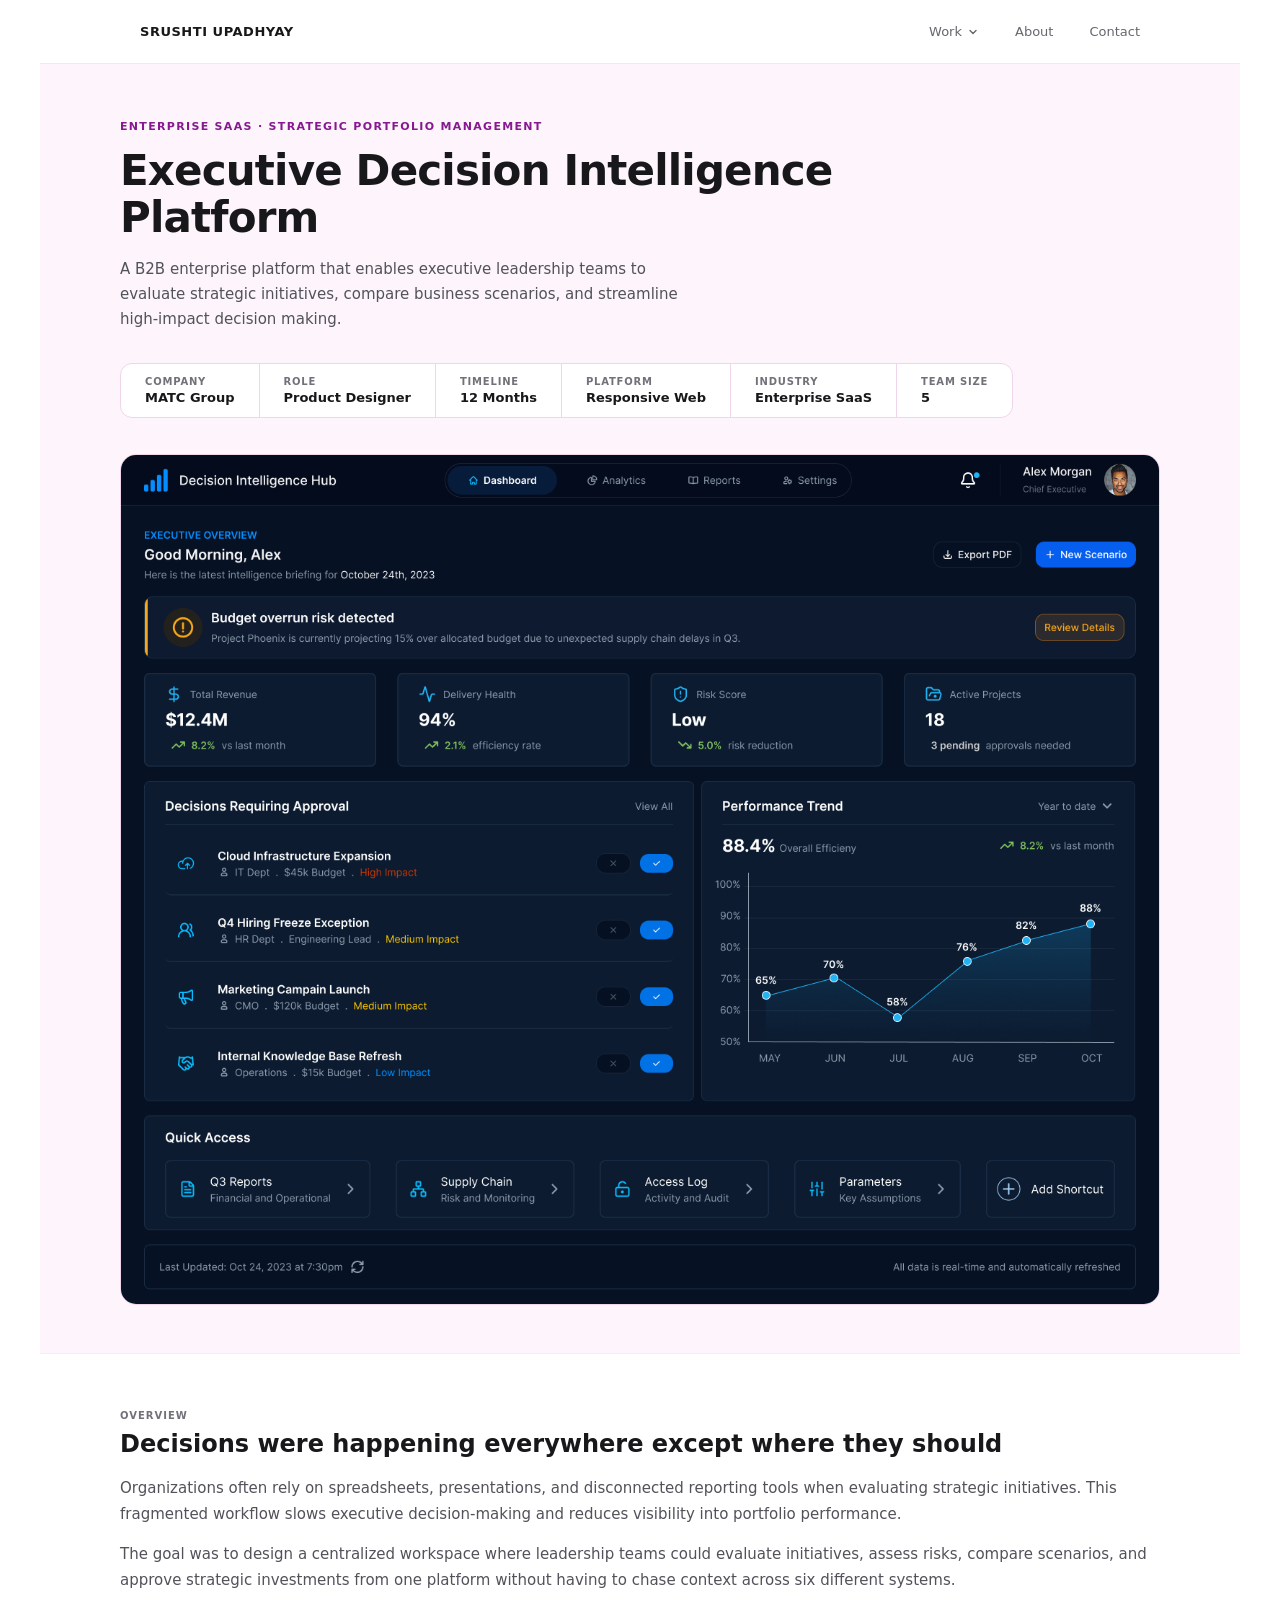
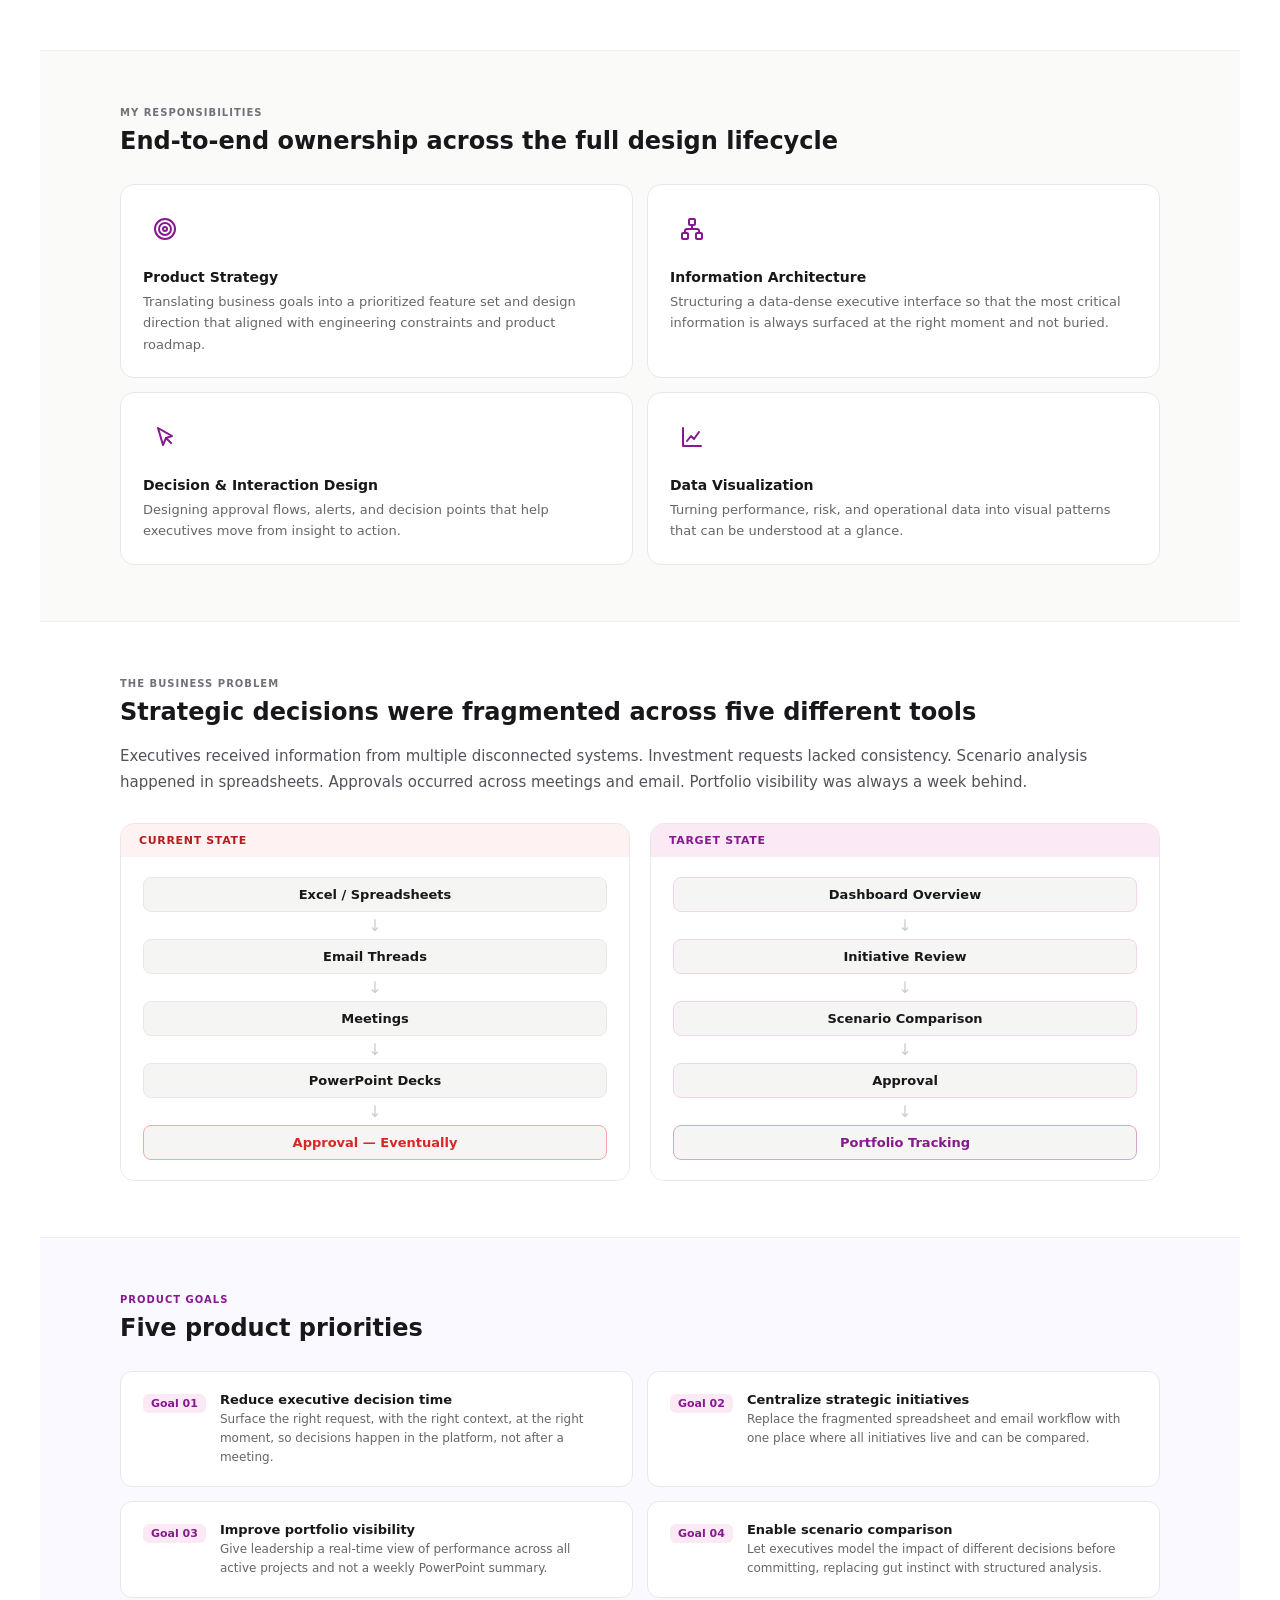
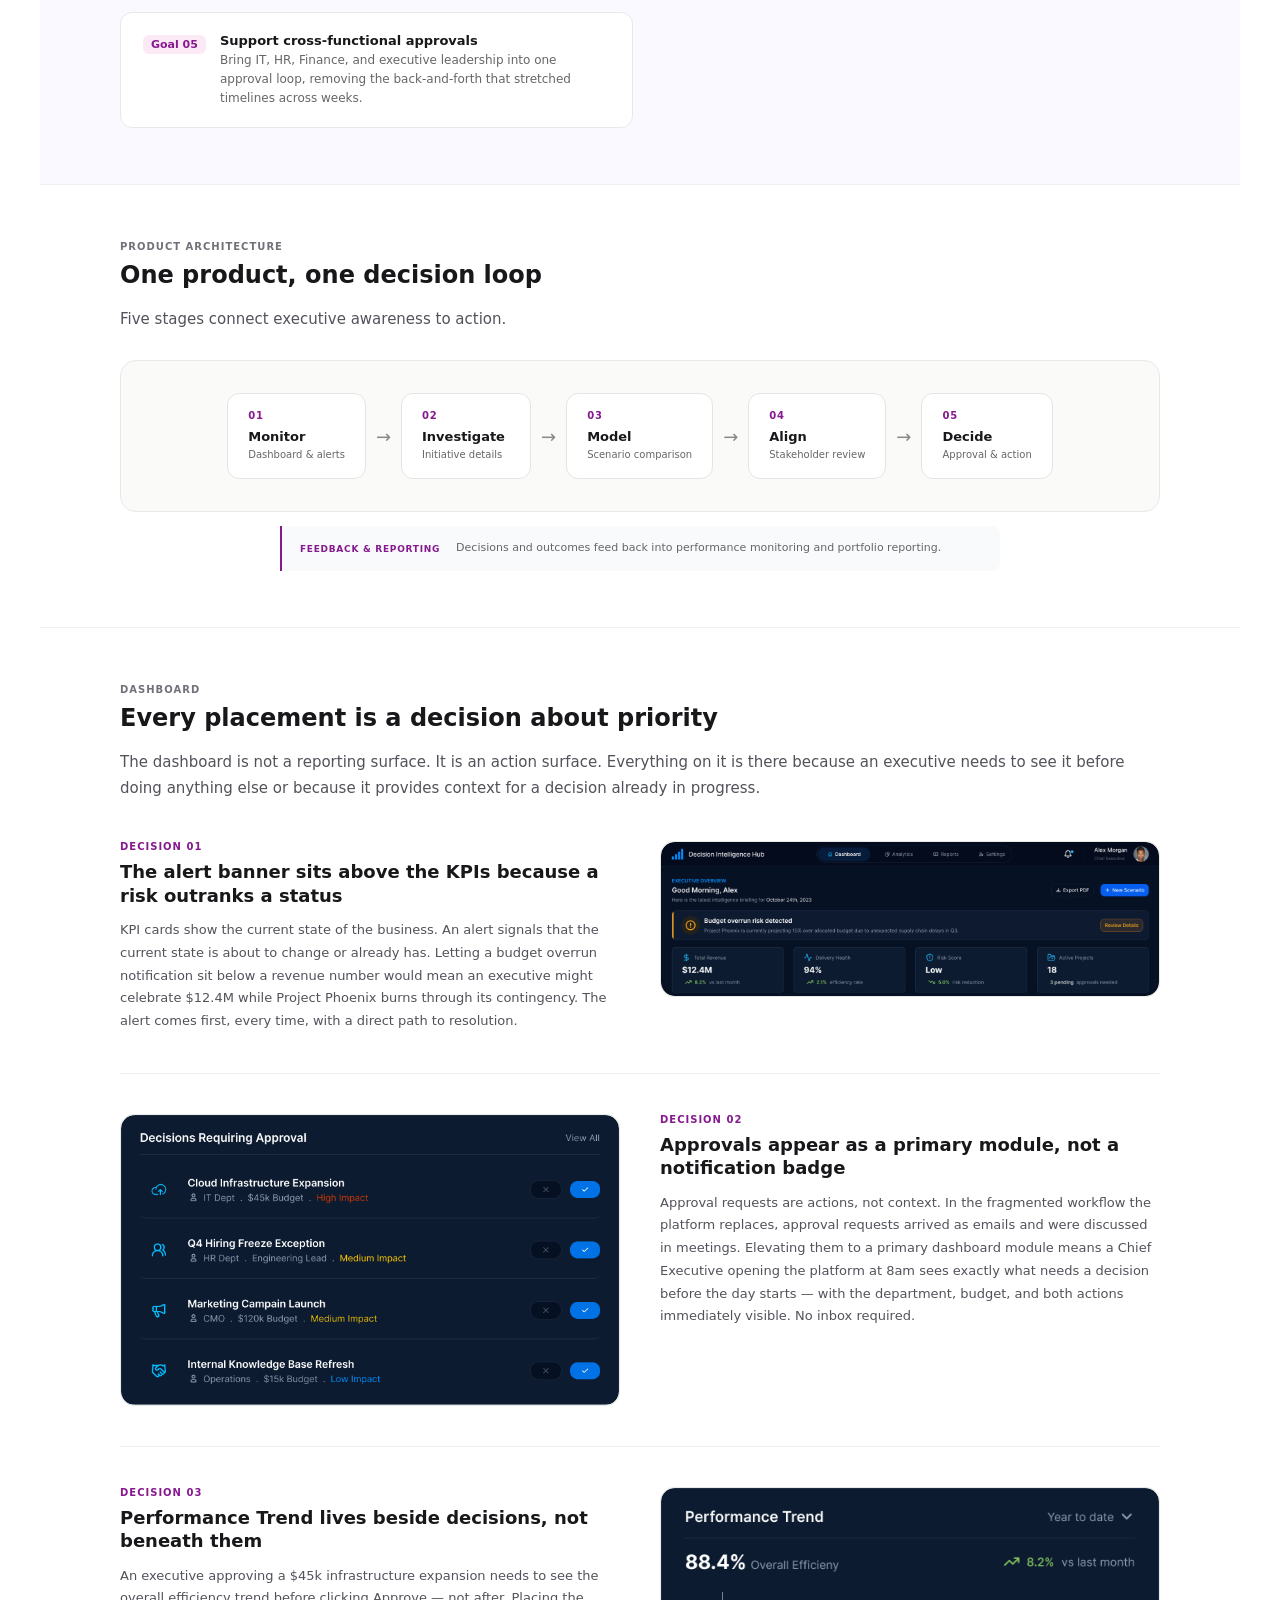
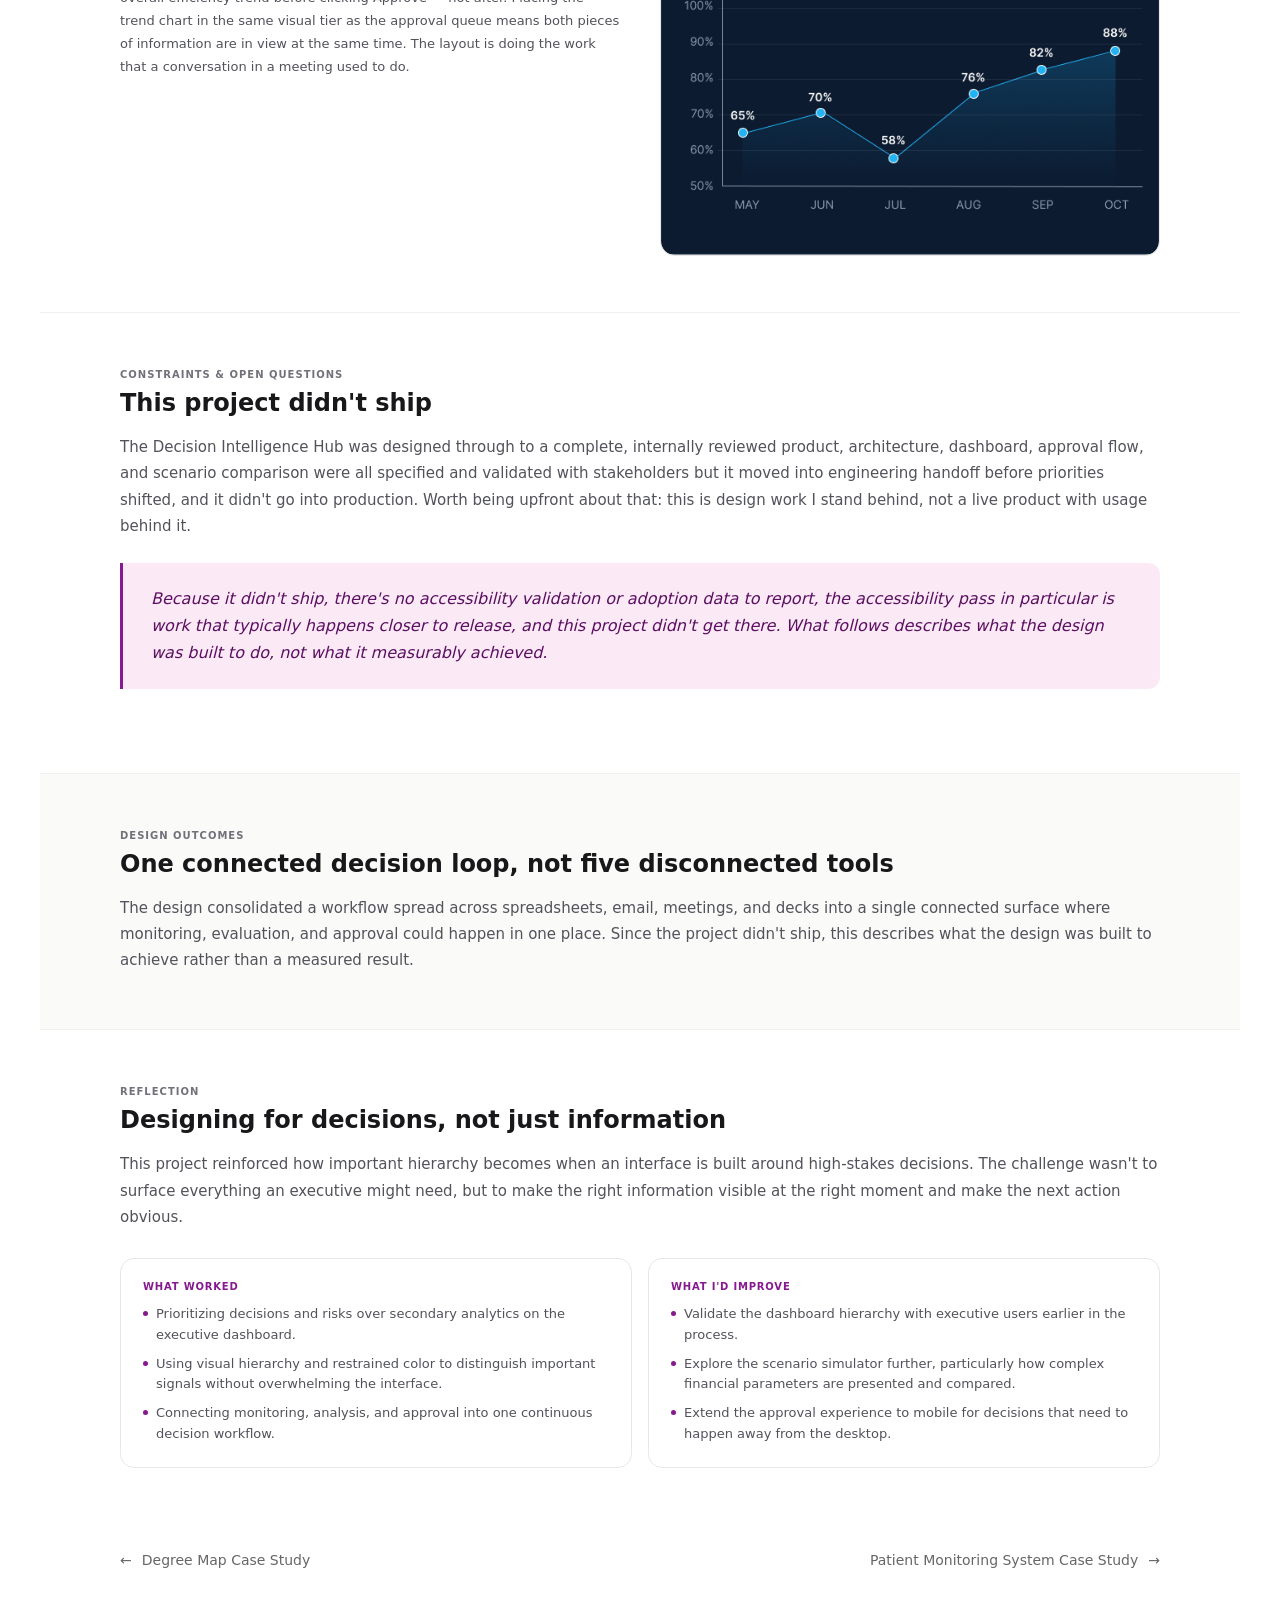
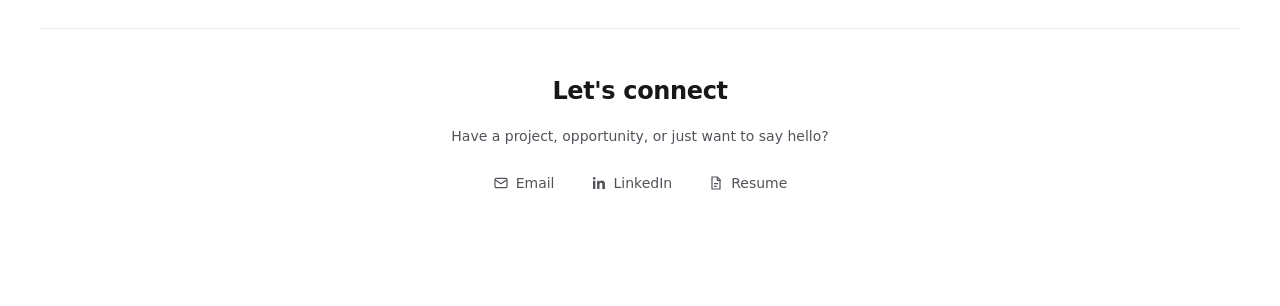
==== decision-hub.html @ fa62fb0b "Add files via upload" ====
<!DOCTYPE html>
<html lang="en">
<head>
<meta charset="UTF-8" />
<meta name="viewport" content="width=device-width, initial-scale=1.0" />
<title>Decision Intelligence Hub — Srushti Upadhyay</title>
<link rel="icon" type="image/png" sizes="32x32" href="favicon.png">
<link rel="preconnect" href="https://fonts.googleapis.com">
<link rel="preconnect" href="https://fonts.gstatic.com" crossorigin>
<link href="https://fonts.googleapis.com/css2?family=Inter:wght@400;500;600;700;800&display=swap" rel="stylesheet">
<link rel="stylesheet" href="portfolio-common.css">
</head>
<script>
  document.addEventListener('DOMContentLoaded', function () {
  
    const emailButton = document.querySelector('.connect-email');
  
    if (!emailButton) return;
  
    emailButton.addEventListener('click', function () {
  
      const email = 'srushtiupadhyay@gmail.com';
  
      navigator.clipboard.writeText(email)
        .then(function () {
  
          emailButton.classList.add('copied');
  
          setTimeout(function () {
            emailButton.classList.remove('copied');
          }, 2000);
  
        })
        .catch(function () {
  
          // Fallback for browsers that block Clipboard API
          const input = document.createElement('input');
  
          input.value = email;
          input.style.position = 'fixed';
          input.style.opacity = '0';
  
          document.body.appendChild(input);
  
          input.focus();
          input.select();
  
          try {
            document.execCommand('copy');
            emailButton.classList.add('copied');
  
            setTimeout(function () {
              emailButton.classList.remove('copied');
            }, 2000);
  
          } catch (error) {
            console.error('Could not copy email:', error);
          }
  
          document.body.removeChild(input);
        });
  
    });
  
  });
  </script>
<body class="case-decision">

<div class="page">

<!-- NAV -->
<div class="nav-wrap">
    <nav class="nav" aria-label="Primary navigation">
      <div class="nav-name"><a href="index.html">SRUSHTI UPADHYAY</a></div>
      <div class="nav-links">
        <div class="nav-dropdown">
          <a class="nav-link" href="index.html#work" aria-haspopup="true">
            Work
            <svg class="nav-chevron" viewBox="0 0 12 12" fill="none" aria-hidden="true">
              <path d="M3 4.5L6 7.5L9 4.5" stroke="currentColor" stroke-width="1.4" stroke-linecap="round" stroke-linejoin="round"/>
            </svg>
          </a>
          <div class="nav-dropdown-menu">
            <a class="nav-dropdown-item" href="degree-map.html">
              Degree Map
              
            </a>
            <a class="nav-dropdown-item" href="decision-hub.html">
              Decision Intelligence Hub
              
            </a>
            <a class="nav-dropdown-item" href="patient-monitoring.html">
              Patient Monitoring System
            </a>
          </div>
        </div>
        <a class="nav-link" href="index.html#about">About</a>
        <a class="nav-link" href="index.html#connect">Contact</a>
      </div>
    </nav>
  </div>

<!-- HERO -->
<div class="hero">
  <div class="hero-eyebrow">Enterprise SaaS · Strategic Portfolio Management</div>
  <div class="hero-title">Executive Decision Intelligence Platform</div>
  <div class="hero-sub">A B2B enterprise platform that enables executive leadership teams to evaluate strategic initiatives, compare business scenarios, and streamline high-impact decision making.</div>
  <div class="hero-meta">
    <div class="hmi"><div class="hml">Company</div><div class="hmv">MATC Group</div></div>
    <div class="hmi"><div class="hml">Role</div><div class="hmv">Product Designer</div></div>
    <div class="hmi"><div class="hml">Timeline</div><div class="hmv">12 Months</div></div>
    <div class="hmi"><div class="hml">Platform</div><div class="hmv">Responsive Web</div></div>
    <div class="hmi"><div class="hml">Industry</div><div class="hmv">Enterprise SaaS</div></div>
    <div class="hmi"><div class="hml">Team Size</div><div class="hmv">5</div></div>
  </div>
  <div class="hero-img">
    <img src="dh.png" alt="Decision Intelligence Hub — executive dashboard" />
  </div>
</div>

<!-- OVERVIEW -->
<div class="sec">
  <div class="eyebrow">Overview</div>
  <div class="sec-title">Decisions were happening everywhere except where they should</div>
  <div class="body">Organizations often rely on spreadsheets, presentations, and disconnected reporting tools when evaluating strategic initiatives. This fragmented workflow slows executive decision-making and reduces visibility into portfolio performance.</div>
  <div class="body">The goal was to design a centralized workspace where leadership teams could evaluate initiatives, assess risks, compare scenarios, and approve strategic investments from one platform without having to chase context across six different systems.</div>
</div>

<!-- RESPONSIBILITIES -->
<div class="sec sec-bg">
  <div class="eyebrow">My Responsibilities</div>
  <div class="sec-title">End-to-end ownership across the full design lifecycle</div>
  <div class="skills-grid">
   <!-- <div class="skill-card">
      <div class="skill-icon"></div>
      <div class="skill-title">UX Research</div>
      <div class="skill-body">Stakeholder interviews, workflow mapping, and competitive analysis to understand how executive teams currently make strategic decisions.</div>
    </div>-->
    <div class="skill-card">
      <div class="skill-icon">
      <svg viewBox="0 0 24 24" fill="none" stroke="currentColor" stroke-width="2" stroke-linecap="round" stroke-linejoin="round">
        <circle cx="12" cy="12" r="10"></circle>
        <circle cx="12" cy="12" r="6"></circle>
        <circle cx="12" cy="12" r="2"></circle>
      </svg>
      </div>
      <div class="skill-title">Product Strategy</div>
      <div class="skill-body">Translating business goals into a prioritized feature set and design direction that aligned with engineering constraints and product roadmap.</div>
    </div>
    <div class="skill-card">
      <div class="skill-icon">
        <svg viewBox="0 0 24 24" fill="none" stroke="currentColor" stroke-width="2" stroke-linecap="round" stroke-linejoin="round">
          <rect x="9" y="2" width="6" height="6" rx="1"></rect>
          <rect x="2" y="16" width="6" height="6" rx="1"></rect>
          <rect x="16" y="16" width="6" height="6" rx="1"></rect>
          <path d="M12 8v4"></path>
          <path d="M5 16v-2a2 2 0 0 1 2-2h10a2 2 0 0 1 2 2v2"></path>
        </svg>
      </div>
      <div class="skill-title">Information Architecture</div>
      <div class="skill-body">Structuring a data-dense executive interface so that the most critical information is always surfaced at the right moment and not buried.</div>
    </div>
    <div class="skill-card">
      <div class="skill-icon">
        <svg viewBox="0 0 24 24" fill="none" stroke="currentColor" stroke-width="2" stroke-linecap="round" stroke-linejoin="round">
          <path d="M5 3l14 8-6 2-3 7-5-17z"></path>
          <path d="M13 13l5 5"></path>
        </svg>
      </div>
      <div class="skill-title">Decision & Interaction Design</div>
      <div class="skill-body">Designing approval flows, alerts, and decision points that help executives move from insight to action.</div>
    </div>
    <div class="skill-card">
      <div class="skill-icon">
        <svg viewBox="0 0 24 24" fill="none" stroke="currentColor" stroke-width="2" stroke-linecap="round" stroke-linejoin="round">
          <path d="M3 3v18h18"></path>
          <path d="M7 16l4-5 3 3 5-7"></path>
        </svg>
      </div>
      <div class="skill-title">Data Visualization</div>
      <div class="skill-body">Turning performance, risk, and operational data into visual patterns that can be understood at a glance.</div>
    </div>
    <!--<div class="skill-card">
      <div class="skill-icon"></div>
      <div class="skill-title">Interactive Prototypes</div>
      <div class="skill-body">End-to-end clickable prototype covering the dashboard, approval flow, and scenario simulator for stakeholder review and usability testing.</div>
    </div>-->
  </div>
</div>

<!-- BUSINESS PROBLEM -->
<div class="sec">
  <div class="eyebrow">The Business Problem</div>
  <div class="sec-title">Strategic decisions were fragmented across five different tools</div>
  <div class="body">Executives received information from multiple disconnected systems. Investment requests lacked consistency. Scenario analysis happened in spreadsheets. Approvals occurred across meetings and email. Portfolio visibility was always a week behind.</div>

  <div class="workflow-wrap mt28">
    <div class="workflow-card">
      <div class="workflow-header before">Current State</div>
      <div class="workflow-body">
        <div class="wf-step"><div class="wf-label">Excel / Spreadsheets</div><span class="wf-arrow">↓</span></div>
        <div class="wf-step"><div class="wf-label">Email Threads</div><span class="wf-arrow">↓</span></div>
        <div class="wf-step"><div class="wf-label">Meetings</div><span class="wf-arrow">↓</span></div>
        <div class="wf-step"><div class="wf-label">PowerPoint Decks</div><span class="wf-arrow">↓</span></div>
        <div class="wf-step"><div class="wf-label" style="border-color:#fca5a5;color:#dc2626;">Approval — Eventually</div></div>
      </div>
    </div>
    <div class="workflow-card">
      <div class="workflow-header after">Target State</div>
      <div class="workflow-body">
        <div class="wf-step"><div class="wf-label" style="border-color:#f0d5ea;">Dashboard Overview</div><span class="wf-arrow">↓</span></div>
        <div class="wf-step"><div class="wf-label" style="border-color:#f0d5ea;">Initiative Review</div><span class="wf-arrow">↓</span></div>
        <div class="wf-step"><div class="wf-label" style="border-color:#f0d5ea;">Scenario Comparison</div><span class="wf-arrow">↓</span></div>
        <div class="wf-step"><div class="wf-label" style="border-color:#f0d5ea;">Approval</div><span class="wf-arrow">↓</span></div>
        <div class="wf-step"><div class="wf-label" style="border-color:#dba3d0;color:#86198f;">Portfolio Tracking</div></div>
      </div>
    </div>
  </div>
</div>

<!-- PRODUCT GOALS -->
<div class="sec sec-purple">
  <div class="eyebrow eyebrow-purple">Product Goals</div>
  <div class="sec-title">Five product priorities</div>
  <div class="goal-grid">
    <div class="goal-card">
      <span class="goal-num">Goal 01</span>
      <div>
        <div class="goal-title">Reduce executive decision time</div>
        <div class="goal-body">Surface the right request, with the right context, at the right moment, so decisions happen in the platform, not after a meeting.</div>
      </div>
    </div>
    <div class="goal-card">
      <span class="goal-num">Goal 02</span>
      <div>
        <div class="goal-title">Centralize strategic initiatives</div>
        <div class="goal-body">Replace the fragmented spreadsheet and email workflow with one place where all initiatives live and can be compared.</div>
      </div>
    </div>
    <div class="goal-card">
      <span class="goal-num">Goal 03</span>
      <div>
        <div class="goal-title">Improve portfolio visibility</div>
        <div class="goal-body">Give leadership a real-time view of performance across all active projects and not a weekly PowerPoint summary.</div>
      </div>
    </div>
    <div class="goal-card">
      <span class="goal-num">Goal 04</span>
      <div>
        <div class="goal-title">Enable scenario comparison</div>
        <div class="goal-body">Let executives model the impact of different decisions before committing, replacing gut instinct with structured analysis.</div>
      </div>
    </div>
    <div class="goal-card">
      <span class="goal-num">Goal 05</span>
      <div>
        <div class="goal-title">Support cross-functional approvals</div>
        <div class="goal-body">Bring IT, HR, Finance, and executive leadership into one approval loop, removing the back-and-forth that stretched timelines across weeks.</div>
      </div>
    </div>
  </div>
</div>

<!-- PRODUCT ARCHITECTURE -->
<div class="sec">
  <!--<div class="eyebrow">Product Architecture</div>
  <div class="sec-title">One product, one decision loop</div>
  <div class="body">Every module in the platform connects to a single through-line: helping an executive move from awareness to action as quickly as possible. The architecture is linear by design — each step either resolves or escalates.</div>

  <div class="arch-flow mt28" style="background:#fafaf9;border-radius:16px;padding:32px;border:0.5px solid #e8e8e6">
    <div class="arch-node">
      <div class="arch-node-label">Dashboard</div>
      <div class="arch-node-sub">Overview & alerts</div>
    </div>
    <div class="arch-arrow">→</div>
    <div class="arch-node">
      <div class="arch-node-label">Initiative Details</div>
      <div class="arch-node-sub">Deep review</div>
    </div>
    <div class="arch-arrow">→</div>
    <div class="arch-node">
      <div class="arch-node-label">Scenario Simulator</div>
      <div class="arch-node-sub">Compare outcomes</div>
    </div>
    <div class="arch-arrow">→</div>
    <div class="arch-node">
      <div class="arch-node-label">Stakeholder Review</div>
      <div class="arch-node-sub">Align teams</div>
    </div>
    <div class="arch-arrow">→</div>
    <div class="arch-node">
      <div class="arch-node-label">Approval</div>
      <div class="arch-node-sub">Decision recorded</div>
    </div>
    <div class="arch-arrow">→</div>
    <div class="arch-node" style="border-color:#f0d5ea;background:#fdf5fb">
      <div class="arch-node-label" style="color:#86198f">Reports</div>
      <div class="arch-node-sub">Portfolio tracking</div>
    </div>
  </div>-->
  <div class="eyebrow">Product Architecture</div>

<div class="sec-title">One product, one decision loop</div>

<div class="body">
  Five stages connect executive awareness to action.
</div>

<div class="arch-flow mt28">

  <div class="arch-node">
    <div class="arch-number">01</div>
    <div class="arch-node-label">Monitor</div>
    <div class="arch-node-sub">Dashboard & alerts</div>
  </div>

  <div class="arch-arrow">→</div>

  <div class="arch-node">
    <div class="arch-number">02</div>
    <div class="arch-node-label">Investigate</div>
    <div class="arch-node-sub">Initiative details</div>
  </div>

  <div class="arch-arrow">→</div>

  <div class="arch-node">
    <div class="arch-number">03</div>
    <div class="arch-node-label">Model</div>
    <div class="arch-node-sub">Scenario comparison</div>
  </div>

  <div class="arch-arrow">→</div>

  <div class="arch-node">
    <div class="arch-number">04</div>
    <div class="arch-node-label">Align</div>
    <div class="arch-node-sub">Stakeholder review</div>
  </div>

  <div class="arch-arrow">→</div>

  <div class="arch-node arch-node-final">
    <div class="arch-number">05</div>
    <div class="arch-node-label">Decide</div>
    <div class="arch-node-sub">Approval & action</div>
  </div>

</div>

<div class="arch-feedback">
  <div class="arch-feedback-label">FEEDBACK & REPORTING</div>
  <div class="arch-feedback-text">
    Decisions and outcomes feed back into performance monitoring and portfolio reporting.
  </div>
</div>
</div>

<!-- DESIGN PRINCIPLES 
<div class="sec sec-bg">
  <div class="eyebrow">Design Principles</div>
  <div class="sec-title">Four rules that kept every decision accountable</div>
  <div class="principle-grid">
    <div class="principle-card">
      <div class="principle-title">Action over Analysis</div>
      <div class="principle-body">Executives should immediately know what requires their attention. The dashboard leads with decisions pending, not metrics to admire. Every surface answers: what do I need to do right now?</div>
    </div>
    <div class="principle-card">
      <div class="principle-title">Progressive Disclosure</div>
      <div class="principle-body">Show the summary. Show the detail only when requested. An executive scanning 18 active projects shouldn't see all 18 at full depth — but should be able to drill into any one of them instantly.</div>
    </div>
    <div class="principle-card">
      <div class="principle-title">High Information Density</div>
      <div class="principle-body">Enterprise users are experienced. They don't need tooltips for KPI cards. The design respects that — using compact layouts, precise labels, and data-forward hierarchy rather than guided onboarding.</div>
    </div>
    <div class="principle-card">
      <div class="principle-title">Semantic Consistency</div>
      <div class="principle-body">Every color, icon, and status badge means exactly one thing across the platform. A green delta is always positive. An amber badge is always a risk signal. Nothing shares its meaning with anything else.</div>
    </div>
  </div>
</div>-->

<!-- DASHBOARD DESIGN DECISIONS -->
<div class="sec">
  <div class="eyebrow">Dashboard</div>
  <div class="sec-title">Every placement is a decision about priority</div>
  <div class="body">The dashboard is not a reporting surface. It is an action surface. Everything on it is there because an executive needs to see it before doing anything else or because it provides context for a decision already in progress.</div>

  <div class="mt40">
    <div class="feat-row">
      <div>
        <div class="feat-eye">Decision 01</div>
        <div class="feat-title">The alert banner sits above the KPIs because a risk outranks a status</div>
        <div class="feat-body">KPI cards show the current state of the business. An alert signals that the current state is about to change or already has. Letting a budget overrun notification sit below a revenue number would mean an executive might celebrate $12.4M while Project Phoenix burns through its contingency. The alert comes first, every time, with a direct path to resolution.</div>
      </div>
      <div>
        <div class="real-img decision-image">
          <img src="dh-kpi.png" alt="Decision Intelligence Hub — dashboard overview" style="border-radius:14px"/>
        </div>
        <!--<div class="img-caption">Dashboard — alert leads, KPIs follow, decisions and trends share the lower half</div>-->
      </div>
    </div>

    <div class="feat-row flip">
      <div>
        <div class="feat-eye">Decision 02</div>
        <div class="feat-title">Approvals appear as a primary module, not a notification badge</div>
        <div class="feat-body">Approval requests are actions, not context. In the fragmented workflow the platform replaces, approval requests arrived as emails and were discussed in meetings. Elevating them to a primary dashboard module means a Chief Executive opening the platform at 8am sees exactly what needs a decision before the day starts — with the department, budget, and both actions immediately visible. No inbox required.</div>
      </div>
      <div>
        <div class="real-img decision-image">
          <img src="dh-approval.png" alt="Decision Intelligence Hub — decision approval overview" style="border-radius:14px"/>
        </div>
      </div>
    </div>

    <div class="feat-row">
      <div>
        <div class="feat-eye">Decision 03</div>
        <div class="feat-title">Performance Trend lives beside decisions, not beneath them</div>
        <div class="feat-body">An executive approving a $45k infrastructure expansion needs to see the overall efficiency trend before clicking Approve — not after. Placing the trend chart in the same visual tier as the approval queue means both pieces of information are in view at the same time. The layout is doing the work that a conversation in a meeting used to do.</div>
      </div>
      <div>
        <div class="real-img decision-image decision-visual--chart">
          <img src="dh-chart.png" alt="Performance Trend chart close-up" style="border-radius:14px"/>
        </div>
       </div>
    </div>
  </div>
</div>

<!-- CONSTRAINTS & OPEN QUESTIONS -->
<div class="sec">
  <div class="eyebrow">Constraints &amp; Open Questions</div>
  <div class="sec-title">This project didn't ship</div>
  <div class="body">The Decision Intelligence Hub was designed through to a complete, internally reviewed product, architecture, dashboard, approval flow, and scenario comparison were all specified and validated with stakeholders but it moved into engineering handoff before priorities shifted, and it didn't go into production. Worth being upfront about that: this is design work I stand behind, not a live product with usage behind it.</div>
  <div class="pullquote mt24">
    <div class="pullquote-text">Because it didn't ship, there's no accessibility validation or adoption data to report, the accessibility pass in particular is work that typically happens closer to release, and this project didn't get there. What follows describes what the design was built to do, not what it measurably achieved.</div>
  </div>
</div>

<!-- OUTCOMES -->
<div class="sec sec-bg">
  <div class="eyebrow">Design outcomes</div>
  <div class="sec-title">One connected decision loop, not five disconnected tools</div>
 <!-- <div class="body">From fragmented information to a connected decision workflow.</div>-->
  <!--<div class="impact-cards">
    <div class="impact-card">
      <div class="impact-icon"></div>
      <div class="impact-title">Scalable enterprise design language</div>
      <div class="impact-body">A dark-theme component system built for data density and executive-level scanning — designed so any new module added to the platform inherits the same visual logic without redesign.</div>
    </div>
    <div class="impact-card">
      <div class="impact-icon"></div>
      <div class="impact-title">Reusable interaction patterns</div>
      <div class="impact-body">Approval flows, alert hierarchies, scenario comparison layouts, and KPI card states — all documented as patterns engineering can extend, not one-off screens that require a designer to interpret.</div>
    </div>
    <div class="impact-card">
      <div class="impact-icon"></div>
      <div class="impact-title">Simplified high-density workflows</div>
      <div class="impact-body">An executive interface that reduces a five-tool workflow to one — without simplifying the underlying complexity or hiding the data leadership actually needs to make high-stakes decisions.</div>
    </div>
  </div>-->
  <!--<section class="impact-section">
    <div class="section-label">OUTCOMES</div>
  
    <div class="impact-intro">
      <h2>From fragmented information to a connected decision workflow.</h2>
      <p>
        The redesigned experience brought the information, context, and actions
        executives need into one connected workflow.
      </p>
    </div>-->
  
    <div class="body">The design consolidated a workflow spread across spreadsheets, email, meetings, and decks into a single connected surface where monitoring, evaluation, and approval could happen in one place. Since the project didn't ship, this describes what the design was built to achieve rather than a measured result.</div>
  <!--</section>-->
</div>


<!-- REFLECTION -->
<div class="sec">
  <div class="eyebrow">Reflection</div>

<div class="sec-title">Designing for decisions, not just information</div>

<div class="body">
  This project reinforced how important hierarchy becomes when an interface
  is built around high-stakes decisions. The challenge wasn't to surface
  everything an executive might need, but to make the right information
  visible at the right moment and make the next action obvious.
</div>

<div class="reflection-grid mt28">

  <div class="reflection-card">
    <div class="reflection-label">What Worked</div>

    <div class="reflection-items">
      <div class="reflection-item">
        <div class="r-dot"></div>
        Prioritizing decisions and risks over secondary analytics on the
        executive dashboard.
      </div>

      <div class="reflection-item">
        <div class="r-dot"></div>
        Using visual hierarchy and restrained color to distinguish important
        signals without overwhelming the interface.
      </div>

      <div class="reflection-item">
        <div class="r-dot"></div>
        Connecting monitoring, analysis, and approval into one continuous
        decision workflow.
      </div>
    </div>
  </div>


  <div class="reflection-card">
    <div class="reflection-label">What I'd Improve</div>

    <div class="reflection-items">
      <div class="reflection-item">
        <div class="r-dot improve"></div>
        Validate the dashboard hierarchy with executive users earlier in the
        process.
      </div>

      <div class="reflection-item">
        <div class="r-dot improve"></div>
        Explore the scenario simulator further, particularly how complex
        financial parameters are presented and compared.
      </div>

      <div class="reflection-item">
        <div class="r-dot improve"></div>
        Extend the approval experience to mobile for decisions that need to
        happen away from the desktop.
      </div>
    </div>
  </div>

</div>
</div>

<div class="next-project">
  <a href="degree-map.html">
    <span class="prev-arrow">←</span>
    <span>Degree Map Case Study</span>
  </a>
  <a href="patient-monitoring.html">
    <span>Patient Monitoring System Case Study</span>
    <span class="next-arrow">→</span>
  </a>
</div>

<section class="connect" id="connect">
  <div class="connect-title">Let's connect</div>

  <div class="connect-copy">
    Have a project, opportunity, or just want to say hello?
  </div>

  <div class="connect-links">

    <button class="connect-link connect-email" type="button">
      <svg viewBox="0 0 24 24" fill="none" stroke="currentColor" stroke-width="1.8" aria-hidden="true">
        <rect x="3" y="5" width="18" height="14" rx="2"></rect>
        <path d="m3 7 9 6 9-6"></path>
      </svg>
      <span>Email</span>
      <span class="copy-tooltip" aria-live="polite"> srushtiupadhyay@gmail.com · Copied ✓</span>
    </button>

    <a class="connect-link"
       href="https://www.linkedin.com/in/srushti-upadhyay-86a2a3a2/"
       target="_blank"
       rel="noopener noreferrer">
      <svg viewBox="0 0 24 24" fill="currentColor">
        <path d="M6.5 8.5H3V21h3.5V8.5ZM4.75 3A2.05 2.05 0 1 0 4.75 7.1 2.05 2.05 0 0 0 4.75 3ZM21 13.8c0-3.76-2-5.5-4.67-5.5-2.15 0-3.11 1.18-3.65 2.01V8.5H9.18V21h3.5v-6.19c0-1.63.31-3.21 2.33-3.21 1.99 0 2.01 1.87 2.01 3.31V21H21v-7.2Z"/>
      </svg>
      <span>LinkedIn</span>
    </a>

    <a class="connect-link" href="cvdesign.pdf" target="_blank">
      <svg viewBox="0 0 24 24" fill="none" stroke="currentColor" stroke-width="1.8">
        <path d="M6 3h8l4 4v14H6z"></path>
        <path d="M14 3v5h5"></path>
        <path d="M9 13h6M9 17h4"></path>
      </svg>
      <span>Resume</span>
    </a>

  </div>
</section>
<!-- FOOTER 
<div class="footer">
  <div class="footer-left">Decision Intelligence Hub — Product Design Case Study · Srushti Upadhyay · 2024</div>
  <div class="footer-right">
    <div class="footer-link">LinkedIn</div>
    <div class="footer-link">← Back to work</div>
  </div>
</div>-->

</div>

</body>
</html>
---- portfolio-common.css ----
:root {
    --ink: #09090b;
    --body: #52525b;
    --muted: #71717a;
    --faint: #a1a1aa;
    --line: #e4e4e7;
    --line-soft: rgba(9,9,11,0.06);
    --paper: #fff;
    --violet: #7c3aed;
    --plum: #86198f;
    --ease: cubic-bezier(0.16, 1, 0.3, 1);
  }

  * {
    box-sizing: border-box;
    margin: 0;
    padding: 0
  }

  html { scroll-behavior: smooth }

  ::selection { background: #e4d6fa; color: #0a0a0a }

  :focus-visible {
    outline: 2px solid #7c3aed;
    outline-offset: 3px;
    border-radius: 2px
  }

  @media (prefers-reduced-motion: reduce) {
    *, *::before, *::after { animation-duration: 0.01ms !important; transition-duration: 0.01ms !important }
  }

  @import url('https://fonts.googleapis.com/css2?family=Plus+Jakarta+Sans:wght@400;500;600;700&display=swap');
  
  .page {
    font-family: 'Plus Jakarta Sans', system-ui, sans-serif;
    background: #fff;
    color: #0a0a0a;
    max-width: 1200px;
    margin: 0 auto;
    -webkit-font-smoothing: antialiased
  }

  /* ---------- nav ---------- */
  .nav-wrap {
    position: sticky;
    top: 0;
    z-index: 40;
    background: rgba(255,255,255,0.72);
    backdrop-filter: blur(10px) saturate(1.4);
    -webkit-backdrop-filter: blur(10px) saturate(1.4);
    border-bottom: 1px solid var(--line-soft)
  }

  .nav {
    max-width: 1160px;
    margin: 0 auto;
    display: flex;
    align-items: center;
    justify-content: space-between;
    padding: 20px 80px
  }

  .nav-name {
    font-size: 13px;
    font-weight: 600;
    letter-spacing: 0.04em
  }

  .nav-links {
    display: flex;
    gap: 36px
  }

  .nav-link {
    position: relative;
    font-size: 13px;
    color: var(--muted);
    font-weight: 500;
    padding: 4px 0;
    transition: color 0.25s var(--ease)
  }

  .nav-link::after {
    content: "";
    position: absolute;
    left: 0;
    bottom: -2px;
    width: 100%;
    height: 1px;
    background: var(--ink);
    transform: scaleX(0);
    transform-origin: right;
    transition: transform 0.3s var(--ease)
  }

  .nav-link:hover { color: var(--ink) }
  .nav-link:hover::after { transform: scaleX(1); transform-origin: left }


  .px {
    padding-left: 80px;
    padding-right: 80px
  }

  .hero {
    padding: 56px 80px 48px;
    background: #faf9ff
  }

  .hero-eyebrow {
    font-size: 11px;
    font-weight: 700;
    letter-spacing: 0.12em;
    color: #7c3aed;
    text-transform: uppercase;
    margin-bottom: 14px
  }

  .hero-title {
    font-size: 42px;
    font-weight: 700;
    letter-spacing: -0.02em;
    line-height: 1.12;
    color: #0a0a0a;
    margin-bottom: 16px;
    max-width: 760px
  }

  .hero-sub {
    font-size: 15px;
    color: #52525b;
    line-height: 1.65;
    max-width: 560px;
    margin-bottom: 32px
  }

  .hero-meta {
    display: flex;
    border: 0.5px solid #e0d8f0;
    border-radius: 12px;
    overflow: hidden;
    background: #fff;
    width: fit-content;
    margin-bottom: 36px
  }

  .hmi {
    padding: 12px 24px;
    border-right: 0.5px solid #e0d8f0
  }

  .hmi:last-child {
    border-right: none
  }

  .hml {
    font-size: 10px;
    font-weight: 700;
    letter-spacing: 0.08em;
    color: #71717a;
    text-transform: uppercase;
    margin-bottom: 3px
  }

  .hmv {
    font-size: 13px;
    font-weight: 600;
    color: #0a0a0a
  }

  .hero-img {
    width: 100%;
    border-radius: 16px;
    border: 0.5px solid #e0d8f0;
    overflow: hidden
  }

  .hero-img img {
    width: 100%;
    height: auto;
    display: block
  }

  .sec {
    padding: 56px 80px;
    border-top: 0.5px solid #f0f0ee
  }

  .sec-bg {
    background: #fafaf9
  }

  .sec-purple {
    background: #faf9ff
  }

  .eyebrow {
    font-size: 10px;
    font-weight: 700;
    letter-spacing: 0.1em;
    color: #71717a;
    text-transform: uppercase;
    margin-bottom: 8px
  }

  .eyebrow-purple {
    color: #7c3aed
  }

  .sec-title {
    font-size: 24px;
    font-weight: 700;
    color: #0a0a0a;
    margin-bottom: 16px;
    line-height: 1.25
  }

  .body {
    font-size: 15px;
    color: #52525b;
    line-height: 1.75;
    margin-bottom: 14px
  }

  .body:last-child {
    margin-bottom: 0
  }

  .pullquote {
    background: #f5f0ff;
    border-left: 3px solid #7c3aed;
    border-radius: 0 12px 12px 0;
    padding: 22px 28px;
    margin: 28px 0
  }

  .pullquote-text {
    font-size: 16px;
    color: #3d1a78;
    line-height: 1.7;
    font-style: italic
  }

  .split {
    display: grid;
    grid-template-columns: 1fr 1fr;
    gap: 56px;
    align-items: start
  }

  .split.rev {
    direction: rtl
  }

  .split.rev>* {
    direction: ltr
  }

  .real-img {
    width: 100%;
    border-radius: 14px;
    overflow: hidden;
    border: 0.5px solid #e8e8e6
  }

  .real-img img {
    width: 100%;
    height: auto;
    display: block
  }

  .decision-visual {
    display: flex;
    align-items: center;
    justify-content: center;
  }

  .decision-visual img {
    display: block;
    max-width: 100%;
    height: auto;
  }

  .decision-visual--chart img {
    width: 100%;
  }

  .img-box {
    width: 100%;
    border-radius: 14px;
    background: #f5f5f3;
    border: 0.5px solid #e8e8e6;
    display: flex;
    align-items: center;
    justify-content: center
  }

  .ilab {
    font-size: 11px;
    color: #bbb;
    font-style: italic;
    text-align: center;
    padding: 12px 16px;
    line-height: 1.6
  }

  .h400 {
    height: 400px
  }

  .h360 {
    height: 360px
  }

  .h300 {
    height: 300px
  }

  .h260 {
    height: 260px
  }

  .h220 {
    height: 220px
  }

  .h180 {
    height: 180px
  }

  .h160 {
    height: 160px
  }

  .h150 {
    height: 150px
  }

  .h140 {
    height: 140px
  }

  .img-caption {
    font-size: 12px;
    color: #71717a;
    text-align: center;
    margin-top: 10px;
    font-style: italic
  }

  .skills-grid {
    display: grid;
    grid-template-columns: 1fr 1fr;
    gap: 14px;
    margin-top: 28px
  }

  .skill-card {
    background: #fff;
    border-radius: 14px;
    padding: 22px;
    border: 0.5px solid #e8e8e6
  }

  /*.skill-icon{width:36px;height:36px;border-radius:10px;background:#0a0a0a;margin-bottom:14px}*/
  .skill-icon {
    width: 44px;
    height: 44px;
    border-radius: 12px;
    /* background: #E8F5FC;*/
    color: #7c3aed;
    display: flex;
    align-items: center;
    justify-content: center;
    margin-bottom: 18px;
  }

  .skill-icon svg {
    width: 24px;
    height: 24px;
  }

  .skill-title {
    font-size: 14px;
    font-weight: 700;
    color: #0a0a0a;
    margin-bottom: 6px
  }

  .skill-body {
    font-size: 13px;
    color: #71717a;
    line-height: 1.65
  }

  .two-col {
    display: grid;
    grid-template-columns: 1fr 1fr;
    gap: 14px
  }

  .three-col {
    display: grid;
    grid-template-columns: 1fr 1fr 1fr;
    gap: 12px
  }

  .feat-row {
    display: grid;
    grid-template-columns: 1fr 1fr;
    gap: 40px;
    align-items: start;
    padding: 40px 0;
    border-bottom: 0.5px solid #f0f0ee
  }

  .feat-row:last-child {
    border-bottom: none;
    padding-bottom: 0
  }

  .feat-row:first-child {
    padding-top: 0
  }

  .feat-row.flip {
    direction: rtl
  }

  .feat-row.flip>* {
    direction: ltr
  }

  .feat-eye {
    font-size: 10px;
    font-weight: 700;
    letter-spacing: 0.1em;
    color: #7c3aed;
    text-transform: uppercase;
    margin-bottom: 8px
  }

  .feat-title {
    font-size: 18px;
    font-weight: 700;
    color: #0a0a0a;
    margin-bottom: 12px;
    line-height: 1.3
  }

  .feat-body {
    font-size: 13px;
    color: #52525b;
    line-height: 1.75
  }

  .feat-img {
    width: 100%;
    border-radius: 12px;
    background: #f5f5f3;
    border: 0.5px solid #e8e8e6;
    display: flex;
    align-items: center;
    justify-content: center
  }

  .impact-cards {
    display: grid;
    grid-template-columns: 1fr 1fr 1fr;
    gap: 16px;
    margin: 28px 0
  }

  .impact-card {
    background: #fafaf9;
    border-radius: 14px;
    padding: 22px;
    border: 0.5px solid #e8e8e6
  }

  .impact-icon {
    width: 32px;
    height: 32px;
    border-radius: 8px;
    background: #0a0a0a;
    margin-bottom: 14px
  }

  .impact-title {
    font-size: 13px;
    font-weight: 700;
    color: #0a0a0a;
    margin-bottom: 6px
  }

  .impact-body {
    font-size: 12px;
    color: #71717a;
    line-height: 1.6
  }

  .footer {
    padding: 36px 80px;
    border-top: 0.5px solid #e8e8e6;
    display: flex;
    justify-content: space-between;
    align-items: center
  }

  .footer-left {
    font-size: 13px;
    font-weight: 600
  }

  .footer-right {
    display: flex;
    gap: 24px
  }

  .footer-link {
    font-size: 13px;
    color: #71717a
  }

  .mt16 {
    margin-top: 16px
  }

  .mt24 {
    margin-top: 24px
  }

  .mt28 {
    margin-top: 28px
  }

  .mt40 {
    margin-top: 40px
  }

  .impact-section {
    padding: 96px 0;
  }

  .impact-intro {
    max-width: 760px;
    margin-bottom: 64px;
  }

  .impact-intro h2 {
    font-size: 36px;
    line-height: 1.2;
    font-weight: 600;
    margin: 0 0 20px;
    color: #111111;
  }

  .impact-intro p {
    font-size: 18px;
    line-height: 1.7;
    color: #52525b;
    margin: 0;
  }

  .impact-metrics {
    display: grid;
    grid-template-columns: repeat(3, 1fr);
    border-top: 1px solid #E5E7EB;
    border-bottom: 1px solid #E5E7EB;
  }

  .impact-metric {
    padding: 40px 36px;
    border-right: 1px solid #E5E7EB;
  }

  .impact-metric:last-child {
    border-right: none;
  }

  .impact-number {
    font-size: 32px;
    line-height: 1;
    font-weight: 600;
    letter-spacing: -0.03em;
    color: #7c3aed;
    margin-bottom: 20px;
  }

  .impact-metric-title {
    font-size: 14px;
    line-height: 1.4;
    font-weight: 600;
    color: #111111;
    margin-bottom: 12px;
  }

  .impact-metric-body {
    font-size: 13px;
    line-height: 1.7;
    color: #52525b;
    max-width: 300px;
  }

  @media (max-width: 800px) {
    .impact-section {
      padding: 64px 0;
    }

    .impact-intro h2 {
      font-size: 30px;
    }

    .impact-metrics {
      grid-template-columns: 1fr;
    }

    .impact-metric {
      border-right: none;
      border-bottom: 1px solid #E5E7EB;
    }

    .impact-metric:last-child {
      border-bottom: none;
    }
  }

  /* GOAL CARDS */
  .goal-grid {
    display: grid;
    grid-template-columns: 1fr 1fr;
    gap: 14px;
    margin-top: 28px
  }

  .goal-card {
    background: #fff;
    border-radius: 12px;
    padding: 20px 22px;
    border: 0.5px solid #e8e8e6;
    display: flex;
    gap: 14px;
    align-items: flex-start
  }

  .goal-num {
    font-size: 11px;
    font-weight: 700;
    color: #7c3aed;
    background: #f0ebff;
    padding: 3px 8px;
    border-radius: 6px;
    flex-shrink: 0;
    margin-top: 2px;
    white-space: nowrap
  }

  .goal-title {
    font-size: 13px;
    font-weight: 700;
    color: #0a0a0a;
    margin-bottom: 3px
  }

  .goal-body {
    font-size: 12px;
    color: #71717a;
    line-height: 1.55
  }

  /* PRINCIPLE CARDS */
  .principle-grid {
    display: grid;
    grid-template-columns: 1fr 1fr;
    gap: 14px;
    margin-top: 28px
  }

  .principle-card {
    background: #fff;
    border-radius: 14px;
    padding: 22px;
    border: 0.5px solid #e8e8e6
  }

  .principle-title {
    font-size: 14px;
    font-weight: 700;
    color: #0a0a0a;
    margin-bottom: 6px
  }

  .principle-body {
    font-size: 13px;
    color: #71717a;
    line-height: 1.65
  }
.feat-col{
  margin-bottom: 50px;
}
  /* WORKFLOW DIAGRAM */
  .workflow-wrap {
    display: grid;
    grid-template-columns: 1fr 1fr;
    gap: 20px;
    margin-top: 28px
  }

  .workflow-card {
    border-radius: 14px;
    overflow: hidden;
    border: 0.5px solid #e8e8e6
  }

  .workflow-header {
    padding: 10px 18px;
    font-size: 11px;
    font-weight: 700;
    letter-spacing: 0.06em;
    text-transform: uppercase
  }

  .workflow-header.before {
    background: #fef2f2;
    color: #dc2626
  }

  .workflow-header.after {
    background: #f0ebff;
    color: #7c3aed
  }

  .workflow-body {
    padding: 20px 22px;
    background: #fff;
    display: flex;
    flex-direction: column;
    gap: 0
  }

  .wf-step {
    display: flex;
    flex-direction: column;
    align-items: flex-start
  }

  .wf-label {
    font-size: 13px;
    font-weight: 600;
    color: #0a0a0a;
    background: #f5f5f3;
    border: 0.5px solid #e8e8e6;
    border-radius: 8px;
    padding: 9px 16px;
    width: 100%;
    text-align: center
  }

  .wf-arrow {
    font-size: 16px;
    color: #ccc;
    text-align: center;
    width: 100%;
    padding: 4px 0;
    display: block
  }

  /* REFLECTION */
  .reflection-grid {
    display: grid;
    grid-template-columns: 1fr 1fr;
    gap: 16px;
    margin-top: 28px
  }

  .reflection-card {
    background: #fff;
    border-radius: 14px;
    padding: 22px;
    border: 0.5px solid #e8e8e6
  }

  .reflection-label {
    font-size: 10px;
    font-weight: 700;
    letter-spacing: 0.08em;
    text-transform: uppercase;
    color: #7c3aed;
    margin-bottom: 12px
  }

  .reflection-items {
    display: flex;
    flex-direction: column;
    gap: 8px
  }

  .reflection-item {
    font-size: 13px;
    color: #52525b;
    line-height: 1.6;
    display: flex;
    gap: 8px;
    align-items: flex-start
  }

  .r-dot {
    width: 5px;
    height: 5px;
    border-radius: 50%;
    background: #7c3aed;
    flex-shrink: 0;
    margin-top: 7px
  }

  .r-dot.improve {
    background: #d97706
  }


  .arch-flow {
    display: flex;
    align-items: center;
    justify-content: center;
    gap: 0;
    margin-top: 28px;
    padding: 32px;
    background: #fafaf9;
    border: 0.5px solid #e8e8e6;
    border-radius: 16px;
    overflow-x: auto;
  }

  .arch-node {
    position: relative;
    background: #ffffff;
    border: 1px solid #e4e4e1;
    border-radius: 12px;
    padding: 16px 20px;
    text-align: left;
    min-width: 130px;
  }

  .arch-number {
    font-size: 10px;
    font-weight: 700;
    letter-spacing: 0.08em;
    color: #7c3aed;
    margin-bottom: 8px;
  }

  .arch-node-label {
    font-size: 13px;
    font-weight: 700;
    color: #111111;
  }

  .arch-node-sub {
    font-size: 10px;
    line-height: 1.4;
    color: #71717a;
    margin-top: 4px;
  }

  .arch-arrow {
    font-size: 18px;
    color: #B8B8B5;
    padding: 0 10px;
    flex-shrink: 0;
  }

  .arch-node-final {
    border-color: #7c3aed;
    background: #F4FBFE;
  }

  .arch-node-final .arch-number {
    color: #7c3aed;
  }

  .arch-feedback {
    display: flex;
    align-items: center;
    gap: 16px;
    margin: 14px auto 0;
    max-width: 720px;
    padding: 14px 18px;
    border-left: 2px solid #7c3aed;
    background: #F8FAFB;
    border-radius: 0 8px 8px 0;
  }

  .arch-feedback-label {
    font-size: 9px;
    font-weight: 700;
    letter-spacing: 0.08em;
    color: #7c3aed;
    white-space: nowrap;
  }

  .arch-feedback-text {
    font-size: 11px;
    line-height: 1.5;
    color: #71717a;
  }

  @media (max-width: 900px) {
    .arch-flow {
      justify-content: flex-start;
    }

    .arch-feedback {
      flex-direction: column;
      align-items: flex-start;
    }
  }

  /* ARCH FLOW 
.arch-flow{display:flex;align-items:center;justify-content:center;gap:0;margin-top:28px;flex-wrap:wrap}
.arch-node{background:#fff;border:0.5px solid #e0d8f0;border-radius:12px;padding:14px 22px;text-align:center;min-width:120px}
.arch-node-label{font-size:12px;font-weight:700;color:#0a0a0a}
.arch-node-sub{font-size:10px;color:#71717a;margin-top:2px}
.arch-arrow{font-size:18px;color:#d4c5f9;padding:0 8px}
*/


/* =========================================================
   SHARED SITE SYSTEM
   ========================================================= */
:root {
  --ink: #18181b;
  --body: #52525b;
  --muted: #66666f;
  --faint: #8a8a93;
  --line: #e4e4e7;
  --line-soft: rgba(24,24,27,0.08);
  --paper: #fff;
  --violet: #7c3aed;
  --plum: #86198f;
  --ease: cubic-bezier(0.16, 1, 0.3, 1);
}

html { scroll-behavior: smooth; }
body { color: var(--ink); }
a { color: inherit; text-decoration: none; }

:focus-visible {
  outline: 2px solid var(--violet);
  outline-offset: 3px;
  border-radius: 3px;
}

/* Shared navigation */
.nav-wrap {
  position: sticky;
  top: 0;
  z-index: 40;
  background: rgba(255,255,255,0.78);
  backdrop-filter: blur(10px) saturate(1.4);
  -webkit-backdrop-filter: blur(10px) saturate(1.4);
  border-bottom: 1px solid var(--line-soft);
}

.nav {
  max-width: 1160px;
  margin: 0 auto;
  display: flex;
  align-items: center;
  justify-content: space-between;
  padding: 20px 80px;
}

.nav-name {
  font-size: 13px;
  font-weight: 600;
  letter-spacing: 0.04em;
}

.nav-links {
  display: flex;
  align-items: center;
  gap: 36px;
}

.nav-link {
  position: relative;
  display: inline-flex;
  align-items: center;
  gap: 5px;
  font-size: 13px;
  color: var(--muted);
  font-weight: 500;
  padding: 4px 0;
  transition: color 0.25s var(--ease);
}

.nav-link:hover,
.nav-link:focus-visible {
  color: var(--ink);
}

.nav-link::after {
  content: "";
  position: absolute;
  left: 0;
  bottom: -2px;
  width: 100%;
  height: 1px;
  background: var(--ink);
  transform: scaleX(0);
  transform-origin: right;
  transition: transform 0.3s var(--ease);
}

.nav-link:hover::after,
.nav-link:focus-visible::after {
  transform: scaleX(1);
  transform-origin: left;
}

.nav-dropdown {
  position: relative;
  display: flex;
  align-items: center;
}

.nav-dropdown > .nav-link {
  cursor: default;
}

.nav-chevron {
  width: 12px;
  height: 12px;
  transition: transform 0.25s var(--ease);
}

.nav-dropdown-menu {
  position: absolute;
  top: calc(100% + 12px);
  right: -12px;
  min-width: 230px;
  padding: 8px;
  background: rgba(255,255,255,0.96);
  border: 1px solid var(--line);
  border-radius: 12px;
  box-shadow: 0 16px 40px rgba(24,24,27,0.10);
  opacity: 0;
  visibility: hidden;
  transform: translateY(-5px);
  transition: opacity 180ms var(--ease), transform 180ms var(--ease), visibility 180ms;
}

.nav-dropdown:hover .nav-dropdown-menu,
.nav-dropdown:focus-within .nav-dropdown-menu {
  opacity: 1;
  visibility: visible;
  transform: translateY(0);
}

.nav-dropdown:hover .nav-chevron,
.nav-dropdown:focus-within .nav-chevron {
  transform: rotate(180deg);
}

.nav-dropdown-item {
  display: block;
  padding: 10px 12px;
  border-radius: 8px;
  color: var(--body);
  font-size: 13px;
  line-height: 1.35;
  transition: background 160ms ease, color 160ms ease;
}

.nav-dropdown-item:hover,
.nav-dropdown-item:focus-visible {
  background: #f7f5fb;
  color: var(--ink);
  outline: none;
}

.nav-dropdown-item small {
  display: block;
  margin-top: 3px;
  color: var(--muted);
  font-size: 11px;
}

/* Shared connect section */
.connect {
  padding: 48px 80px 112px;
  border-top: 1px solid var(--line-soft);
  text-align: center;
}

.connect-copy {
  max-width: 480px;
  margin: -8px auto 28px;
  font-size: 14px;
  line-height: 1.6;
  color: var(--body);
}

.connect-title {
  font-size: 24px;
  font-weight: 700;
  letter-spacing: -0.015em;
  margin-bottom: 28px;
}

.connect-links {
  display: flex;
  justify-content: center;
  gap: 36px;
}

.connect-link {
  position: relative;
  display: inline-flex;
  align-items: center;
  gap: 7px;
  font-size: 14px;
  font-weight: 500;
  color: var(--body);
  padding-bottom: 3px;
  transition: color 0.25s var(--ease);
}

.connect-link svg {
  width: 16px;
  height: 16px;
  flex-shrink: 0;
}

/* Email copy interaction */

.connect-email {
  border: 0;
  margin: 0;
  background: transparent;
  font-family: inherit;
  cursor: pointer;
}

.connect-email .copy-tooltip {
  position: absolute;
  left: 50%;
  bottom: calc(100% + 10px);
  transform: translateX(-50%) translateY(4px);

  padding: 7px 10px;
  border: 1px solid var(--line-soft);
  border-radius: 6px;

  background: #fafaf9;
  color: var(--body);
  font-size: 11px;
  font-weight: 500;
  line-height: 1;
  white-space: nowrap;

  box-shadow: 0 3px 10px rgba(24, 24, 27, 0.06);

  opacity: 0;
  visibility: hidden;
  pointer-events: none;

  transition:
    opacity 0.2s var(--ease),
    transform 0.2s var(--ease),
    visibility 0.2s;
}

.connect-email .copy-tooltip::after {
  content: "";
  position: absolute;
  left: 50%;
  bottom: -4px;

  width: 7px;
  height: 7px;

  background: #fafaf9;
  border-right: 1px solid var(--line-soft);
  border-bottom: 1px solid var(--line-soft);

  transform: translateX(-50%) rotate(45deg);
}

.connect-email.copied .copy-tooltip {
  opacity: 1;
  visibility: visible;
  transform: translateX(-50%) translateY(0);
}

.connect-link::after {
  content: "";
  position: absolute;
  left: 0;
  bottom: 0;
  width: 100%;
  height: 1px;
  background: var(--ink);
  transform: scaleX(0);
  transform-origin: right;
  transition: transform 0.3s var(--ease);
}

.connect-link:hover,
.connect-link:focus-visible { color: var(--ink); }

.connect-link:hover::after,
.connect-link:focus-visible::after {
  transform: scaleX(1);
  transform-origin: left;
}

/* Shared prev/next project treatment */
.next-project {
  display: flex;
  justify-content: space-between;
  align-items: center;
  padding: 28px 80px 60px;
}

.next-project a {
  display: inline-flex;
  align-items: center;
  gap: 10px;
  color: #666;
  font-size: 14px;
  transition: color 180ms ease;
}

.next-project a:hover { color: var(--violet); }

.next-arrow,
.prev-arrow {
  transition: transform 180ms ease;
}

.next-project a:hover .next-arrow {
  transform: translateX(4px);
}

.next-project a:hover .prev-arrow {
  transform: translateX(-4px);
}

.next-project a:focus-visible {
  outline: 2px solid var(--violet);
  outline-offset: 5px;
}

/* Accessible secondary text */
.ilab { color: #666; }
.skill-body,
.goal-body,
.principle-body,
.impact-body,
.arch-node-sub,
.arch-feedback-text,
.footer-link { color: #666; }

.workflow-header.before { color: #b91c1c; }

/* Home page */
body.home .page {
  max-width: 1160px;
}

.home .hero {
  padding: 148px 80px 112px;
  background: #fff;
  opacity: 0;
  animation: rise 0.8s var(--ease) 0.1s forwards;
}

.home .hero-hi {
  display: inline-block;
  font-size: 12px;
  font-weight: 600;
  letter-spacing: 0.14em;
  text-transform: uppercase;
  color: var(--muted);
  margin-bottom: 22px;
}

.home .hero-title {
  font-size: 50px;
  font-weight: 700;
  letter-spacing: -0.025em;
  line-height: 1.12;
  color: var(--ink);
  max-width: 860px;
  margin-bottom: 30px;
}

.home .hero-title .accent { color: var(--violet); }

.home .hero-body {
  font-size: 17px;
  color: var(--body);
  line-height: 1.7;
  max-width: 800px;
  font-weight: 400;
}

.home .sec {
  padding: 0 80px 108px;
  border-top: 0;
}

.home .sec-label {
  font-size: 12px;
  font-weight: 600;
  letter-spacing: 0.14em;
  color: var(--muted);
  text-transform: uppercase;
  margin-bottom: 36px;
}

.home .work-list {
  display: flex;
  flex-direction: column;
  gap: 24px;
}

.home .work-item {
  display: grid;
  grid-template-columns: 1fr 1fr;
  align-items: center;
  gap: 40px;
  border-radius: 24px;
  padding: 0 64px;
  min-height: 360px;
  overflow: hidden;
  position: relative;
  transition: transform 0.45s var(--ease), box-shadow 0.45s var(--ease);
  box-shadow: 0 1px 2px rgba(24,24,27,0.03);
}

.home .work-item:hover {
  transform: translateY(-3px);
  box-shadow: 0 24px 56px -16px rgba(24,24,27,0.16);
}

.home .work-item.violet { background: linear-gradient(135deg,#f5f1fd,#e9ddf9); }
.home .work-item.plum { background: linear-gradient(135deg,#fcf0f9,#f5ddef); }
.home .work-item.teal { background: linear-gradient(135deg,#f0faf9,#dcf1ee); }
.home .work-item.teal .placeholder { color: #0f766e; }

.home .work-img {
  aspect-ratio: 16/10;
  border-radius: 10px;
  overflow: hidden;
  align-self: center;
  justify-self: start;
  width: 100%;
  transition: transform 0.45s var(--ease);
}

.home .work-item:hover .work-img { transform: scale(1.015); }

.home .work-img img {
  width: 100%;
  height: 100%;
  object-fit: cover;
  display: block;
}

.home .work-img .placeholder {
  width: 100%;
  height: 100%;
  display: flex;
  align-items: center;
  justify-content: center;
  font-size: 13px;
  font-style: italic;
  background: rgba(255,255,255,0.5);
}

.home .work-item.violet .placeholder { color: #6b4eb0; }
.home .work-item.plum .placeholder { color: #9b3f83; }

.home .work-text {
  justify-self: end;
  text-align: left;
  max-width: 380px;
}

.home .work-title {
  font-size: 27px;
  font-weight: 700;
  letter-spacing: -0.015em;
  line-height: 1.25;
  margin-bottom: 12px;
  color: var(--ink);
}

.home .work-tag {
  font-size: 15px;
  font-weight: 400;
  line-height: 1.55;
  color: var(--ink);
}

@keyframes rise {
  from { opacity: 0; transform: translateY(14px); }
  to { opacity: 1; transform: translateY(0); }
}

/* Decision Hub theme */
.case-decision .hero { background: #fdf5fb; }
.case-decision .hero-eyebrow,
.case-decision .eyebrow-purple,
.case-decision .feat-eye,
.case-decision .reflection-label { color: var(--plum); }
.case-decision .hero-meta,
.case-decision .hmi,
.case-decision .hero-img { border-color: #f0d5ea; }
.case-decision .pullquote {
  background: #fbeaf6;
  border-left-color: var(--plum);
}
.case-decision .pullquote-text { color: #5b0f61; }
.case-decision .skill-icon { color: var(--plum); }
.case-decision .goal-num {
  color: var(--plum);
  background: #fbeaf6;
}
.case-decision .workflow-header.after {
  background: #fbeaf6;
  color: var(--plum);
}
.case-decision .arch-number,
.case-decision .arch-feedback-label,
.case-decision .arch-node-final .arch-number {
  color: var(--plum);
}
.case-decision .arch-node-final { border-color: var(--plum); }
.case-decision .arch-feedback { border-left-color: var(--plum); }
.case-decision .impact-number { color: var(--plum); }
.case-decision .r-dot { background: var(--plum); }
.case-decision .next-project a:hover { color: var(--plum); }

/* Degree Map theme */
.case-degree .hero { background: #faf9ff; }
.case-degree .hero-eyebrow,
.case-degree .eyebrow-purple,
.case-degree .feat-eye,
.case-degree .reflection-label { color: var(--violet); }
.case-degree .skill-icon { color: var(--violet); }

/* Patient Monitoring theme */
:root { --teal: #0f766e; }
.case-patient .hero { background: #f0f9f8; }
.case-patient .hero-eyebrow,
.case-patient .eyebrow-purple,
.case-patient .feat-eye,
.case-patient .reflection-label { color: var(--teal); }
.case-patient .hero-meta,
.case-patient .hmi,
.case-patient .hero-img { border-color: #cfe8e5; }
.case-patient .pullquote {
  background: #eaf6f4;
  border-left-color: var(--teal);
}
.case-patient .pullquote-text { color: #0b4b46; }
.case-patient .skill-icon { color: var(--teal); }
.case-patient .goal-num {
  color: var(--teal);
  background: #e3f4f2;
}
.case-patient .workflow-header.after {
  background: #e3f4f2;
  color: var(--teal);
}
.case-patient .impact-number { color: var(--teal); }
.case-patient .r-dot { background: var(--teal); }
.case-patient .next-project a:hover { color: var(--teal); }
.case-patient .acc-icon { background: var(--teal); }
.case-patient .status-row { display: flex; gap: 12px; flex-wrap: wrap; margin: 24px 0; }
.case-patient .status-chip {
  display: flex; align-items: center; gap: 8px;
  padding: 8px 14px; border-radius: 999px;
  border: 0.5px solid #e8e8e6; font-size: 12.5px; font-weight: 600;
  color: #18181b; background: #fff;
}
.case-patient .status-dot { width: 9px; height: 9px; border-radius: 50%; }
.case-patient .status-dot.green { background: #16a34a; }
.case-patient .status-dot.yellow { background: #eab308; }
.case-patient .status-dot.red { background: #dc2626; }
.case-patient .status-dot.cyan { background: #0891b2; }

/* Mobile shared */
@media (max-width: 800px) {
  .nav { padding: 16px 24px; }
  .nav-links { gap: 20px; }
  .nav-dropdown-menu {
    right: -8px;
    min-width: 210px;
  }

  .home .hero { padding: 96px 24px 64px; }
  .home .hero-title { font-size: 36px; }
  .home .sec { padding: 0 24px 72px; }
  .home .work-list { gap: 40px; }
  .home .work-item {
    grid-template-columns: 1fr;
    padding: 44px 32px;
    text-align: center;
    gap: 24px;
  }
  .home .work-img {
    justify-self: center;
    max-width: 320px;
  }
  .home .work-item:hover .work-img { transform: none; }
  .home .work-text {
    justify-self: center;
    text-align: center;
    max-width: none;
  }

  .connect { padding: 40px 24px 72px; }
  .connect-links { flex-wrap: wrap; gap: 18px 28px; }

  /* Case-study pages: hero */
  .hero { padding: 40px 24px 32px; }
  .hero-title { font-size: 28px; max-width: 100%; }
  .hero-sub { font-size: 14.5px; max-width: 100%; }
  .hero-meta {
    display: flex;
    flex-wrap: wrap;
    width: 100%;
  }
  .hmi {
    border-right: none;
    border-bottom: 0.5px solid #e0d8f0;
    flex: 1 1 45%;
  }
  .case-decision .hmi,
  .case-patient .hmi { border-bottom-color: inherit; }

  /* Case-study pages: sections */
  .sec, .px { padding-left: 24px; padding-right: 24px; }
  .sec { padding-top: 44px; padding-bottom: 44px; }
  .sec-title { font-size: 20px; }
  .body, .pullquote-text { font-size: 14.5px; }

  /* Grids that must stack on mobile */
  .skills-grid,
  .goal-grid,
  .two-col,
  .three-col,
  .workflow-wrap,
  .reflection-grid,
  .feat-row,
  .split {
    grid-template-columns: 1fr !important;
    gap: 20px;
  }
  .feat-row { padding: 28px 0; }
  .feat-row.flip,
  .split.rev { direction: ltr; }
  .feat-row.flip > *,
  .split.rev > * { direction: ltr; }

  .status-row { gap: 8px; }
  .status-chip { font-size: 12px; padding: 7px 12px; }

  .next-project {
    padding: 24px 24px 48px;
    flex-wrap: wrap;
    gap: 16px;
  }
  .next-project a span:not(.next-arrow):not(.prev-arrow) {
    max-width: 140px;
  }
}


@media (prefers-reduced-motion: reduce) {
  .home .hero { animation: none; opacity: 1; }
  .nav-dropdown-menu,
  .next-project a,
  .next-arrow { transition: none; }
}


/* Decision Intelligence Hub-specific layout */
.case-decision .arch-flow {
  display:flex; align-items:center; justify-content:center; gap:0;
  margin-top:28px; padding:32px; background:#fafaf9;
  border:0.5px solid #e8e8e6; border-radius:16px; overflow-x:auto;
}
.case-decision .arch-node {
  position:relative; background:#fff; border:1px solid #e4e4e1;
  border-radius:12px; padding:16px 20px; text-align:left; min-width:130px;
}
.case-decision .arch-number {
  font-size:10px; font-weight:700; letter-spacing:.08em;
  margin-bottom:8px;
}
.case-decision .arch-node-label { font-size:13px; font-weight:700; color:var(--ink); }
.case-decision .arch-node-sub { font-size:10px; line-height:1.4; margin-top:4px; }
.case-decision .arch-arrow { font-size:18px; color:#888; padding:0 10px; flex-shrink:0; }
.case-decision .arch-feedback {
  display:flex; align-items:center; gap:16px; margin:14px auto 0;
  max-width:720px; padding:14px 18px; background:#F8FAFB;
  border-radius:0 8px 8px 0;
}
.case-decision .arch-feedback-label {
  font-size:9px; font-weight:700; letter-spacing:.08em; white-space:nowrap;
}
.case-decision .arch-feedback-text { font-size:11px; line-height:1.5; }

@media (max-width: 900px) {
  .case-decision .arch-flow { justify-content:flex-start; }
  .case-decision .arch-feedback { flex-direction:column; align-items:flex-start; }
}

/* Final text color normalization */
.page { color: #18181b; }
.hero-title, .sec-title, .feat-title, .skill-title, .goal-title,
.principle-title, .impact-title, .hmv, .impact-metric-title,
.wf-label, .arch-node-label, .connect-title, .work-title {
  color: #18181b;
}
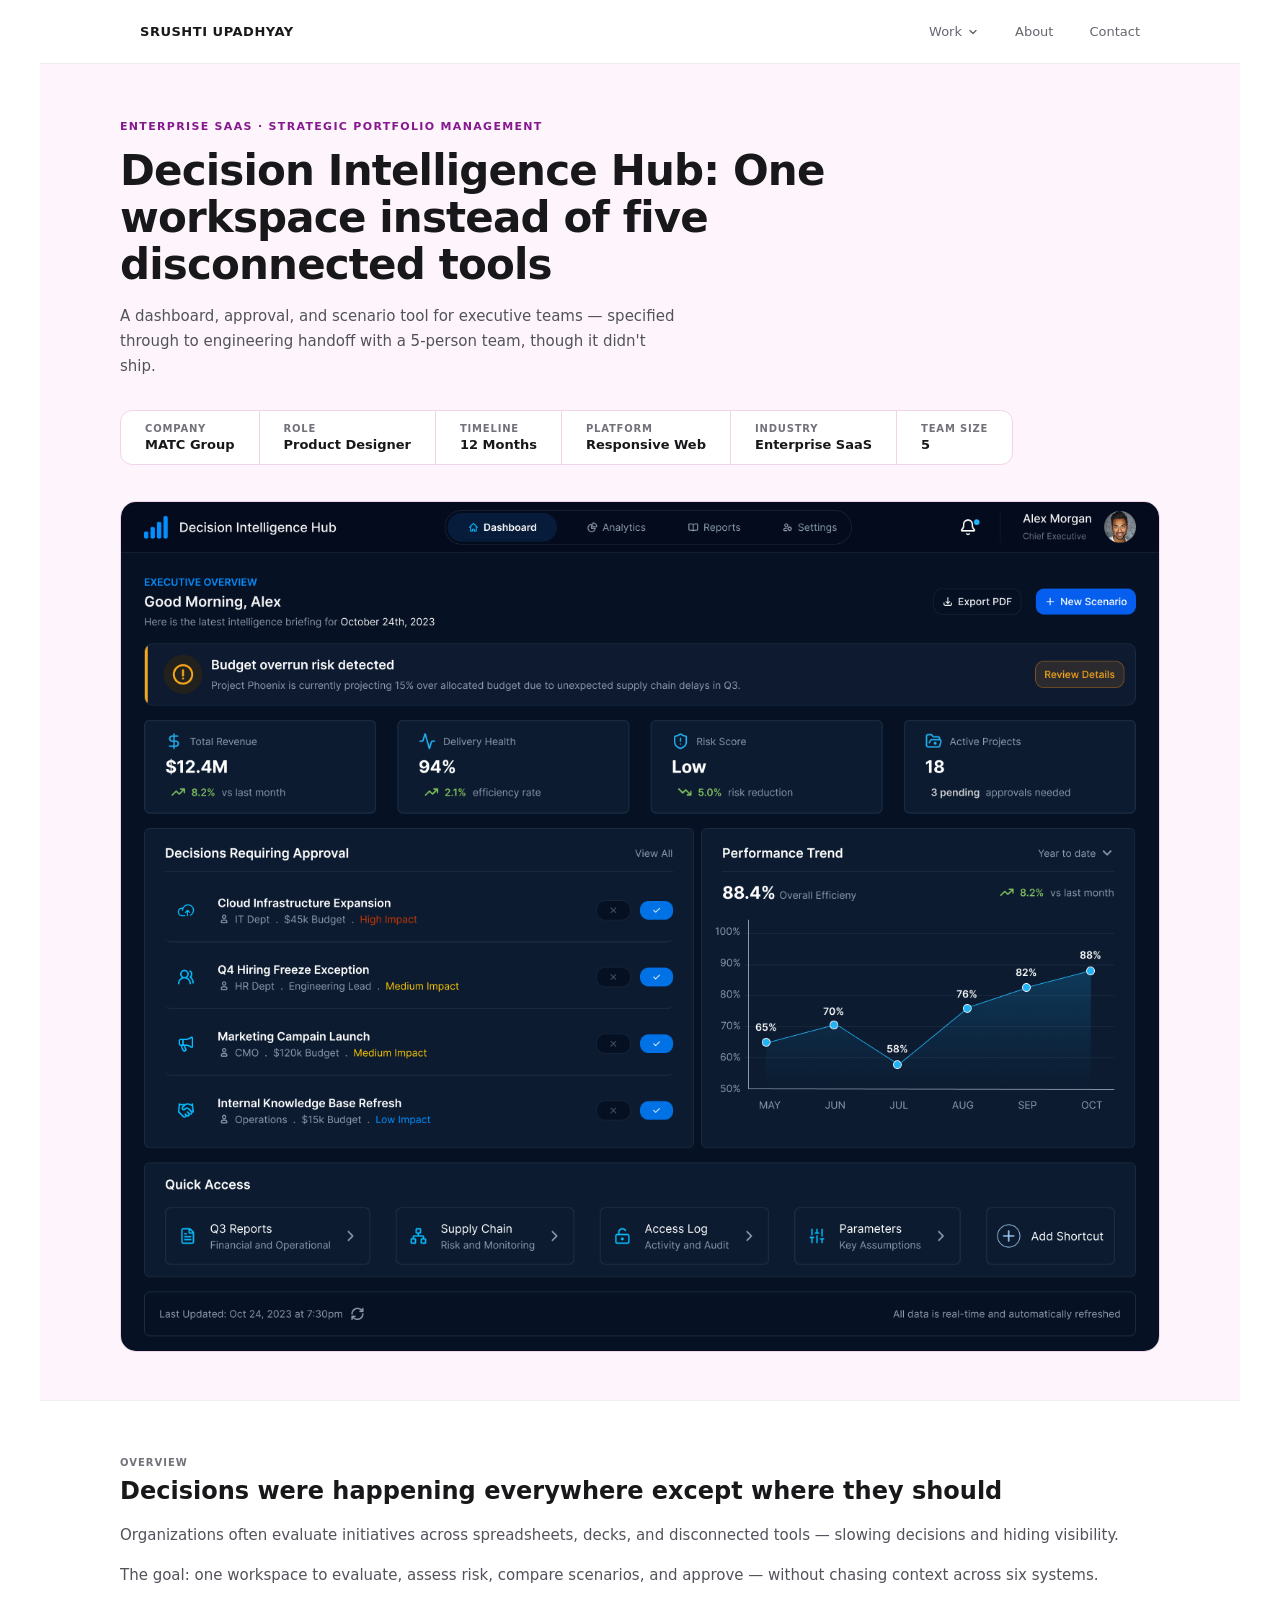
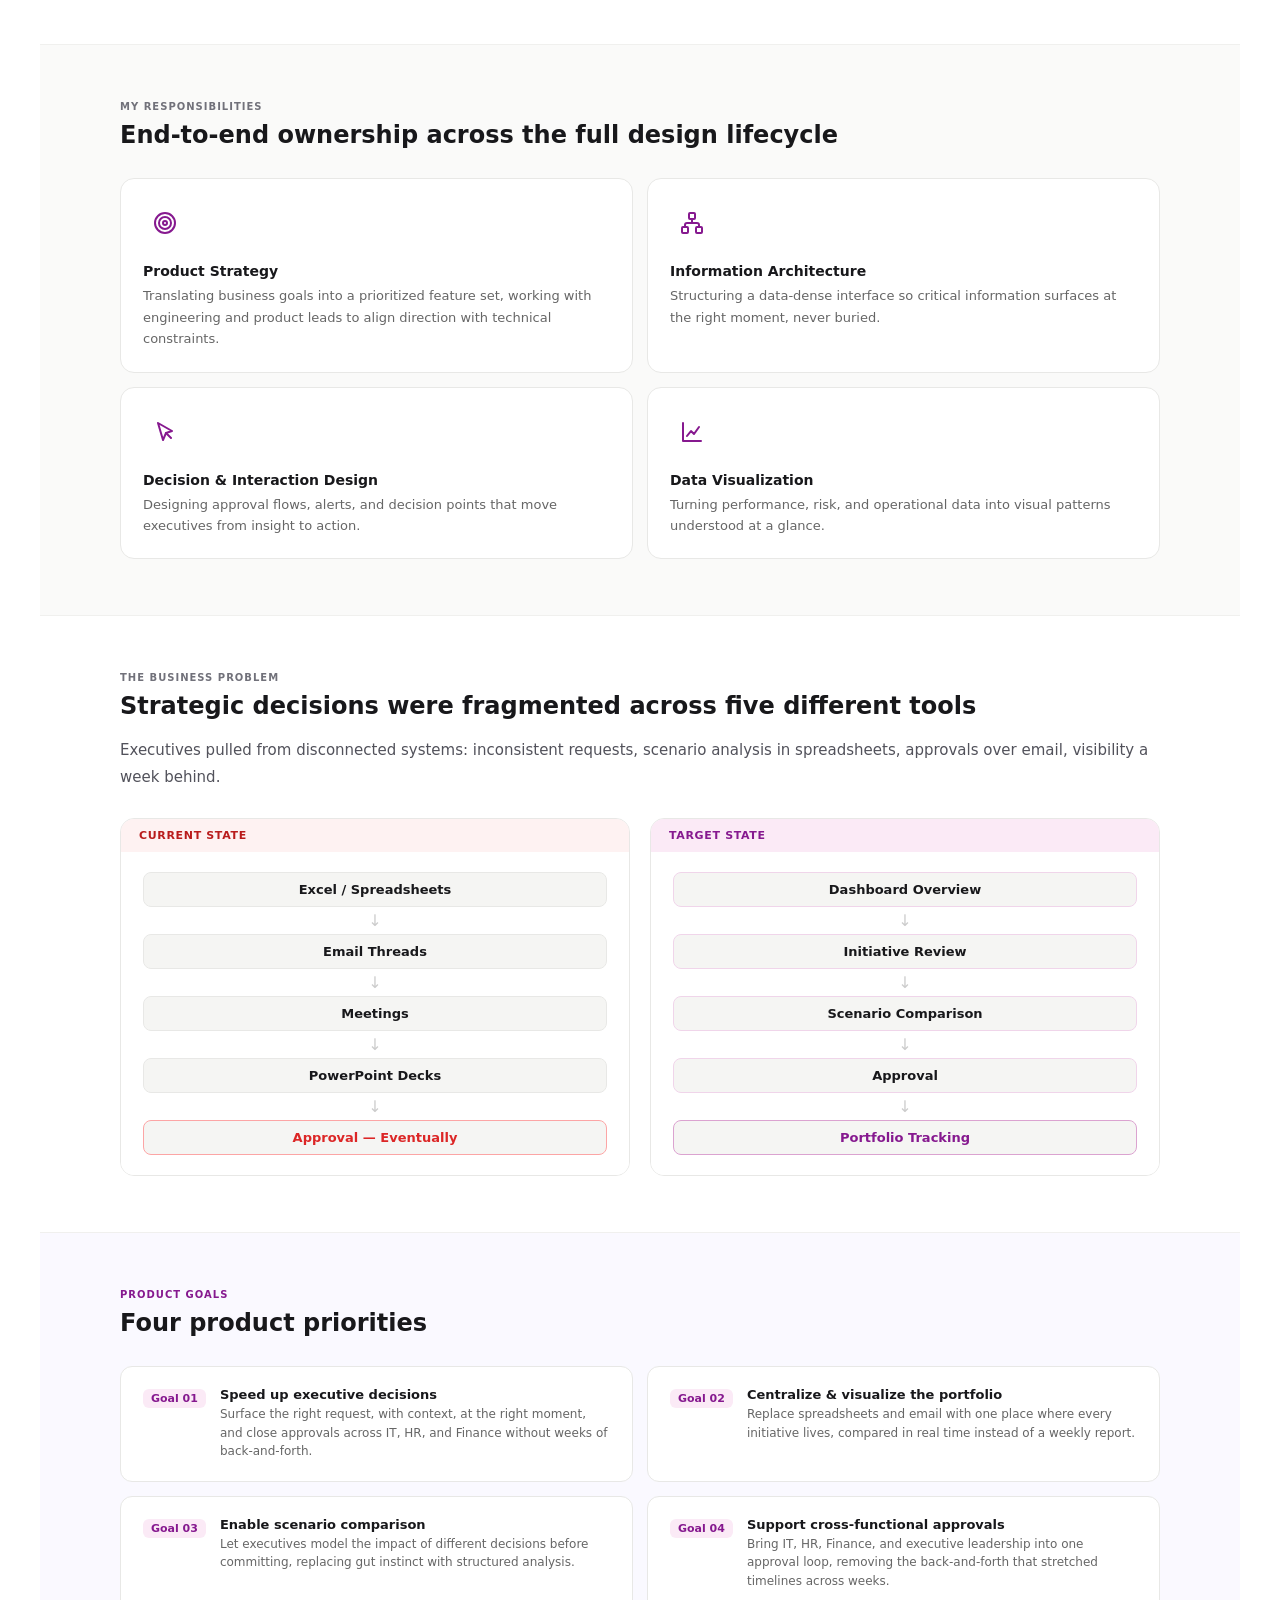
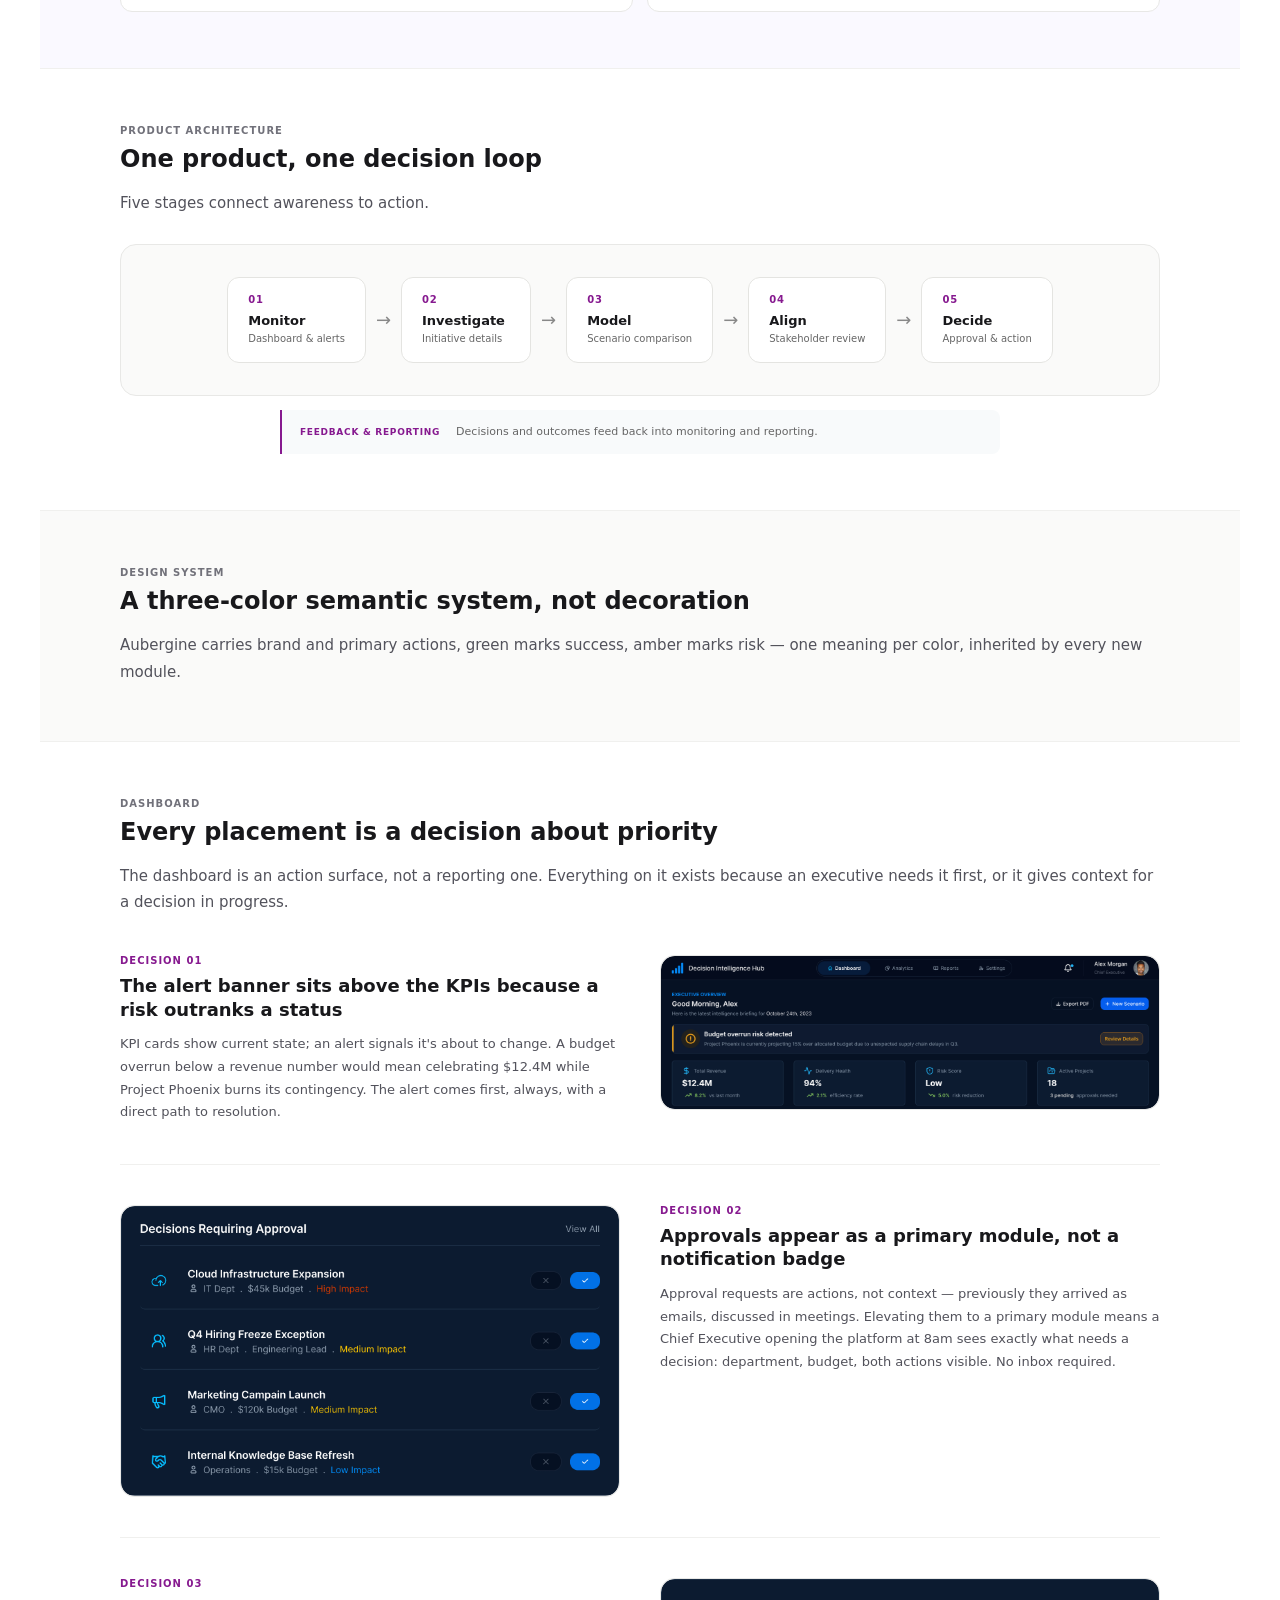
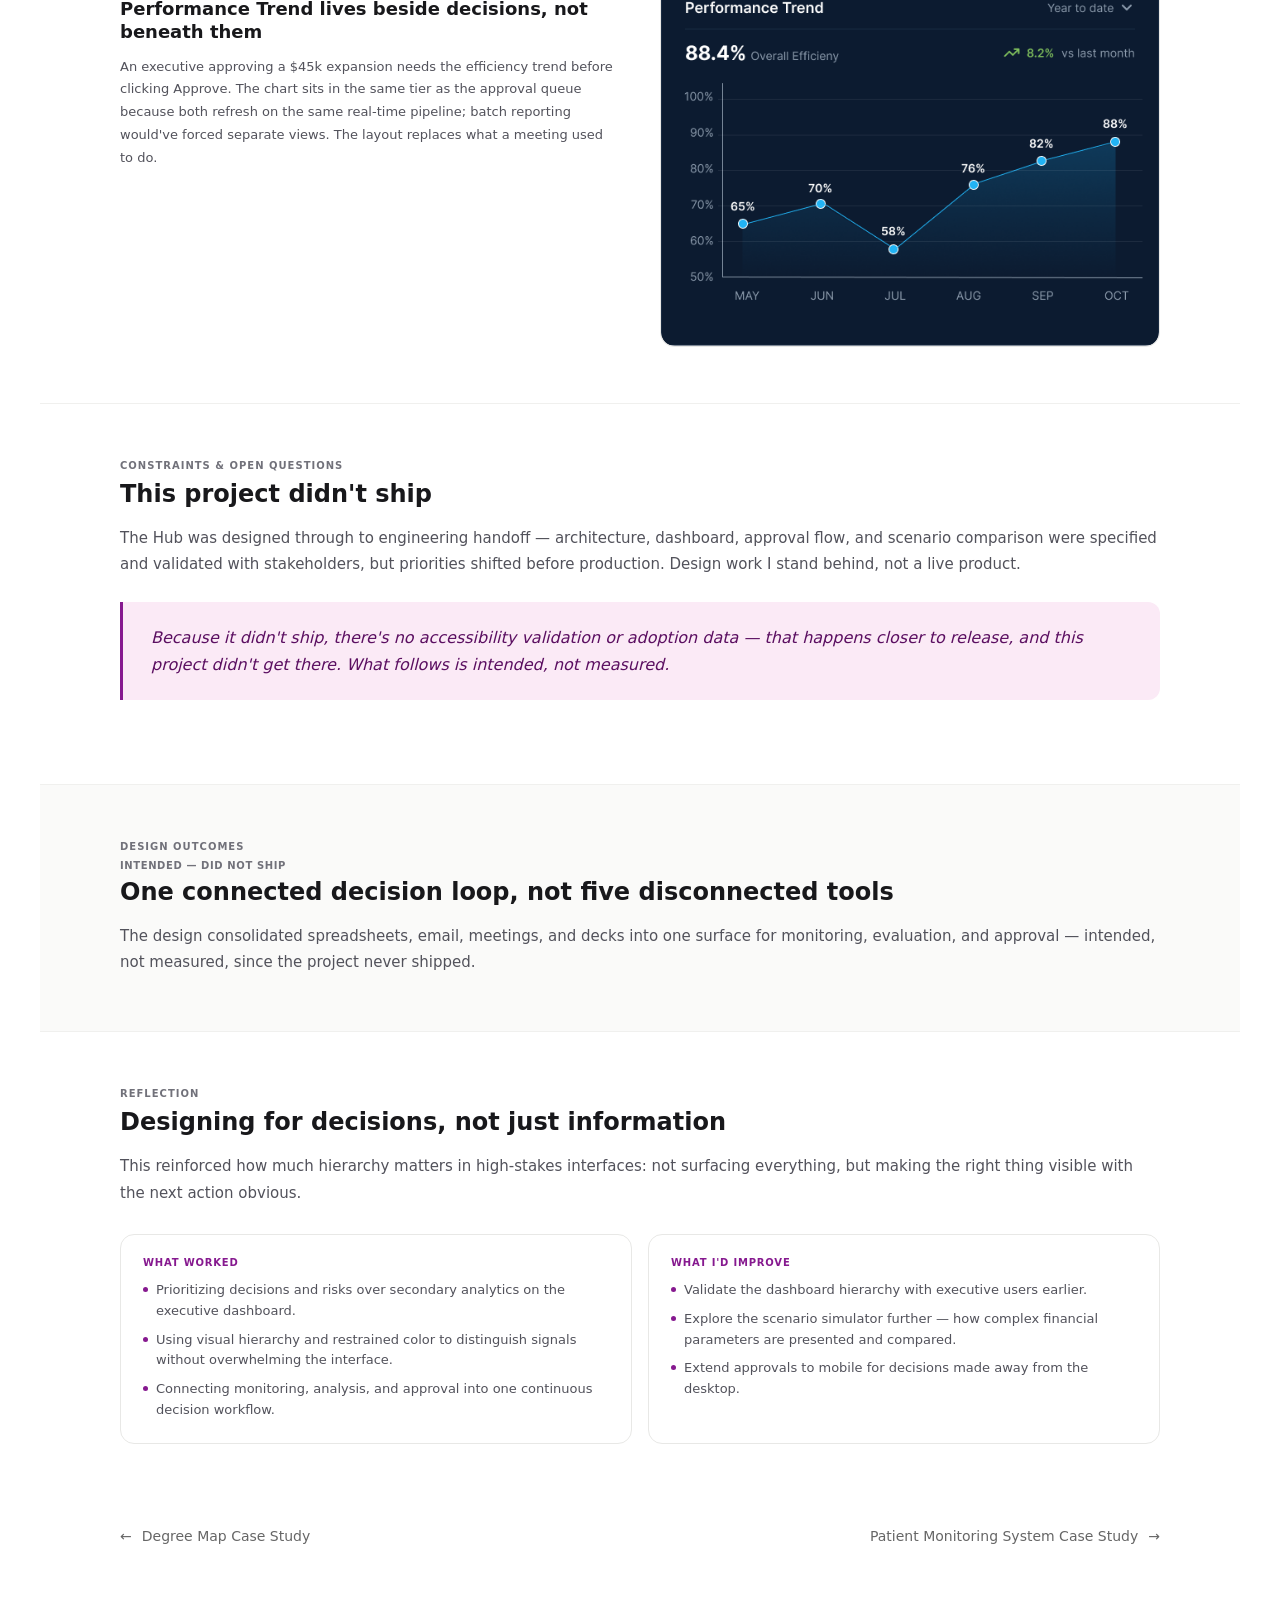
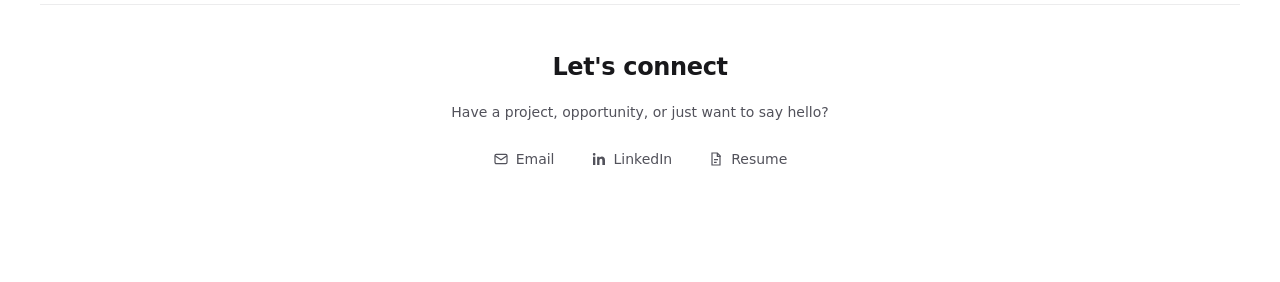
==== commit 9ba4b1c0: "Update decision-hub.html" ====
--- a/decision-hub.html
+++ b/decision-hub.html
@@ -7,7 +7,7 @@
 <link rel="icon" type="image/png" sizes="32x32" href="favicon.png">
 <link rel="preconnect" href="https://fonts.googleapis.com">
 <link rel="preconnect" href="https://fonts.gstatic.com" crossorigin>
-<link href="https://fonts.googleapis.com/css2?family=Inter:wght@400;500;600;700;800&display=swap" rel="stylesheet">
+<link href="https://fonts.googleapis.com/css2?family=Geist:wght@400;500;600;700;800&display=swap" rel="stylesheet">
 <link rel="stylesheet" href="portfolio-common.css">
 </head>
 <script>
@@ -103,8 +103,9 @@
 <!-- HERO -->
 <div class="hero">
   <div class="hero-eyebrow">Enterprise SaaS · Strategic Portfolio Management</div>
-  <div class="hero-title">Executive Decision Intelligence Platform</div>
-  <div class="hero-sub">A B2B enterprise platform that enables executive leadership teams to evaluate strategic initiatives, compare business scenarios, and streamline high-impact decision making.</div>
+  <div class="hero-title">Decision Intelligence Hub: One workspace instead of five disconnected tools</div>
+  <div class="hero-sub">A dashboard, approval, and scenario tool for executive teams — specified through to
+    engineering handoff with a 5-person team, though it didn't ship.</div>
   <div class="hero-meta">
     <div class="hmi"><div class="hml">Company</div><div class="hmv">MATC Group</div></div>
     <div class="hmi"><div class="hml">Role</div><div class="hmv">Product Designer</div></div>
@@ -122,8 +123,8 @@
 <div class="sec">
   <div class="eyebrow">Overview</div>
   <div class="sec-title">Decisions were happening everywhere except where they should</div>
-  <div class="body">Organizations often rely on spreadsheets, presentations, and disconnected reporting tools when evaluating strategic initiatives. This fragmented workflow slows executive decision-making and reduces visibility into portfolio performance.</div>
-  <div class="body">The goal was to design a centralized workspace where leadership teams could evaluate initiatives, assess risks, compare scenarios, and approve strategic investments from one platform without having to chase context across six different systems.</div>
+  <div class="body">Organizations often evaluate initiatives across spreadsheets, decks, and disconnected tools — slowing decisions and hiding visibility.</div>
+  <div class="body">The goal: one workspace to evaluate, assess risk, compare scenarios, and approve — without chasing context across six systems.</div>
 </div>
 
 <!-- RESPONSIBILITIES -->
@@ -145,7 +146,7 @@
       </svg>
       </div>
       <div class="skill-title">Product Strategy</div>
-      <div class="skill-body">Translating business goals into a prioritized feature set and design direction that aligned with engineering constraints and product roadmap.</div>
+      <div class="skill-body">Translating business goals into a prioritized feature set, working with engineering and product leads to align direction with technical constraints.</div>
     </div>
     <div class="skill-card">
       <div class="skill-icon">
@@ -158,7 +159,7 @@
         </svg>
       </div>
       <div class="skill-title">Information Architecture</div>
-      <div class="skill-body">Structuring a data-dense executive interface so that the most critical information is always surfaced at the right moment and not buried.</div>
+      <div class="skill-body">Structuring a data-dense interface so critical information surfaces at the right moment, never buried.</div>
     </div>
     <div class="skill-card">
       <div class="skill-icon">
@@ -168,7 +169,7 @@
         </svg>
       </div>
       <div class="skill-title">Decision & Interaction Design</div>
-      <div class="skill-body">Designing approval flows, alerts, and decision points that help executives move from insight to action.</div>
+      <div class="skill-body">Designing approval flows, alerts, and decision points that move executives from insight to action.</div>
     </div>
     <div class="skill-card">
       <div class="skill-icon">
@@ -178,7 +179,7 @@
         </svg>
       </div>
       <div class="skill-title">Data Visualization</div>
-      <div class="skill-body">Turning performance, risk, and operational data into visual patterns that can be understood at a glance.</div>
+      <div class="skill-body">Turning performance, risk, and operational data into visual patterns understood at a glance.</div>
     </div>
     <!--<div class="skill-card">
       <div class="skill-icon"></div>
@@ -192,7 +193,7 @@
 <div class="sec">
   <div class="eyebrow">The Business Problem</div>
   <div class="sec-title">Strategic decisions were fragmented across five different tools</div>
-  <div class="body">Executives received information from multiple disconnected systems. Investment requests lacked consistency. Scenario analysis happened in spreadsheets. Approvals occurred across meetings and email. Portfolio visibility was always a week behind.</div>
+  <div class="body">Executives pulled from disconnected systems: inconsistent requests, scenario analysis in spreadsheets, approvals over email, visibility a week behind.</div>
 
   <div class="workflow-wrap mt28">
     <div class="workflow-card">
@@ -221,44 +222,37 @@
 <!-- PRODUCT GOALS -->
 <div class="sec sec-purple">
   <div class="eyebrow eyebrow-purple">Product Goals</div>
-  <div class="sec-title">Five product priorities</div>
+  <div class="sec-title">Four product priorities</div>
   <div class="goal-grid">
     <div class="goal-card">
       <span class="goal-num">Goal 01</span>
       <div>
-        <div class="goal-title">Reduce executive decision time</div>
-        <div class="goal-body">Surface the right request, with the right context, at the right moment, so decisions happen in the platform, not after a meeting.</div>
+        <div class="goal-title">Speed up executive decisions</div>
+        <div class="goal-body">Surface the right request, with context, at the right moment, and close approvals across IT, HR, and Finance without weeks of back-and-forth.</div>
       </div>
     </div>
     <div class="goal-card">
       <span class="goal-num">Goal 02</span>
       <div>
-        <div class="goal-title">Centralize strategic initiatives</div>
-        <div class="goal-body">Replace the fragmented spreadsheet and email workflow with one place where all initiatives live and can be compared.</div>
+        <div class="goal-title">Centralize &amp; visualize the portfolio</div>
+        <div class="goal-body">Replace spreadsheets and email with one place where every initiative lives, compared in real time instead of a weekly report.</div>
       </div>
     </div>
     <div class="goal-card">
       <span class="goal-num">Goal 03</span>
       <div>
-        <div class="goal-title">Improve portfolio visibility</div>
-        <div class="goal-body">Give leadership a real-time view of performance across all active projects and not a weekly PowerPoint summary.</div>
+        <div class="goal-title">Enable scenario comparison</div>
+        <div class="goal-body">Let executives model the impact of different decisions before committing, replacing gut instinct with structured analysis.</div>
       </div>
     </div>
     <div class="goal-card">
       <span class="goal-num">Goal 04</span>
       <div>
-        <div class="goal-title">Enable scenario comparison</div>
-        <div class="goal-body">Let executives model the impact of different decisions before committing, replacing gut instinct with structured analysis.</div>
-      </div>
-    </div>
-    <div class="goal-card">
-      <span class="goal-num">Goal 05</span>
-      <div>
         <div class="goal-title">Support cross-functional approvals</div>
         <div class="goal-body">Bring IT, HR, Finance, and executive leadership into one approval loop, removing the back-and-forth that stretched timelines across weeks.</div>
       </div>
-    </div>
-  </div>
+  </div>
+</div>
 </div>
 
 <!-- PRODUCT ARCHITECTURE -->
@@ -303,7 +297,7 @@
 <div class="sec-title">One product, one decision loop</div>
 
 <div class="body">
-  Five stages connect executive awareness to action.
+  Five stages connect awareness to action.
 </div>
 
 <div class="arch-flow mt28">
@@ -351,9 +345,17 @@
 <div class="arch-feedback">
   <div class="arch-feedback-label">FEEDBACK & REPORTING</div>
   <div class="arch-feedback-text">
-    Decisions and outcomes feed back into performance monitoring and portfolio reporting.
-  </div>
-</div>
+    Decisions and outcomes feed back into monitoring and reporting.
+  </div>
+</div>
+</div>
+
+<!-- DESIGN SYSTEM -->
+<div class="sec sec-bg">
+  <div class="eyebrow">Design System</div>
+  <div class="sec-title">A three-color semantic system, not decoration</div>
+  <div class="body">Aubergine carries brand and primary actions, green marks success, amber marks risk — one
+    meaning per color, inherited by every new module.</div>
 </div>
 
 <!-- DESIGN PRINCIPLES 
@@ -384,14 +386,15 @@
 <div class="sec">
   <div class="eyebrow">Dashboard</div>
   <div class="sec-title">Every placement is a decision about priority</div>
-  <div class="body">The dashboard is not a reporting surface. It is an action surface. Everything on it is there because an executive needs to see it before doing anything else or because it provides context for a decision already in progress.</div>
+  <div class="body">The dashboard is an action surface, not a reporting one. Everything on it exists because an
+    executive needs it first, or it gives context for a decision in progress.</div>
 
   <div class="mt40">
     <div class="feat-row">
       <div>
         <div class="feat-eye">Decision 01</div>
         <div class="feat-title">The alert banner sits above the KPIs because a risk outranks a status</div>
-        <div class="feat-body">KPI cards show the current state of the business. An alert signals that the current state is about to change or already has. Letting a budget overrun notification sit below a revenue number would mean an executive might celebrate $12.4M while Project Phoenix burns through its contingency. The alert comes first, every time, with a direct path to resolution.</div>
+        <div class="feat-body">KPI cards show current state; an alert signals it's about to change. A budget overrun below a revenue number would mean celebrating $12.4M while Project Phoenix burns its contingency. The alert comes first, always, with a direct path to resolution.</div>
       </div>
       <div>
         <div class="real-img decision-image">
@@ -405,7 +408,7 @@
       <div>
         <div class="feat-eye">Decision 02</div>
         <div class="feat-title">Approvals appear as a primary module, not a notification badge</div>
-        <div class="feat-body">Approval requests are actions, not context. In the fragmented workflow the platform replaces, approval requests arrived as emails and were discussed in meetings. Elevating them to a primary dashboard module means a Chief Executive opening the platform at 8am sees exactly what needs a decision before the day starts — with the department, budget, and both actions immediately visible. No inbox required.</div>
+        <div class="feat-body">Approval requests are actions, not context — previously they arrived as emails, discussed in meetings. Elevating them to a primary module means a Chief Executive opening the platform at 8am sees exactly what needs a decision: department, budget, both actions visible. No inbox required.</div>
       </div>
       <div>
         <div class="real-img decision-image">
@@ -418,7 +421,7 @@
       <div>
         <div class="feat-eye">Decision 03</div>
         <div class="feat-title">Performance Trend lives beside decisions, not beneath them</div>
-        <div class="feat-body">An executive approving a $45k infrastructure expansion needs to see the overall efficiency trend before clicking Approve — not after. Placing the trend chart in the same visual tier as the approval queue means both pieces of information are in view at the same time. The layout is doing the work that a conversation in a meeting used to do.</div>
+        <div class="feat-body">An executive approving a $45k expansion needs the efficiency trend before clicking Approve. The chart sits in the same tier as the approval queue because both refresh on the same real-time pipeline; batch reporting would've forced separate views. The layout replaces what a meeting used to do.</div>
       </div>
       <div>
         <div class="real-img decision-image decision-visual--chart">
@@ -433,15 +436,16 @@
 <div class="sec">
   <div class="eyebrow">Constraints &amp; Open Questions</div>
   <div class="sec-title">This project didn't ship</div>
-  <div class="body">The Decision Intelligence Hub was designed through to a complete, internally reviewed product, architecture, dashboard, approval flow, and scenario comparison were all specified and validated with stakeholders but it moved into engineering handoff before priorities shifted, and it didn't go into production. Worth being upfront about that: this is design work I stand behind, not a live product with usage behind it.</div>
+  <div class="body">The Hub was designed through to engineering handoff — architecture, dashboard, approval flow, and scenario comparison were specified and validated with stakeholders, but priorities shifted before production. Design work I stand behind, not a live product.</div>
   <div class="pullquote mt24">
-    <div class="pullquote-text">Because it didn't ship, there's no accessibility validation or adoption data to report, the accessibility pass in particular is work that typically happens closer to release, and this project didn't get there. What follows describes what the design was built to do, not what it measurably achieved.</div>
+    <div class="pullquote-text">Because it didn't ship, there's no accessibility validation or adoption data — that happens closer to release, and this project didn't get there. What follows is intended, not measured.</div>
   </div>
 </div>
 
 <!-- OUTCOMES -->
 <div class="sec sec-bg">
   <div class="eyebrow">Design outcomes</div>
+  <div style="font-size:10px;font-weight:700;color:#71717a;letter-spacing:.06em;text-transform:uppercase;margin-bottom:6px">Intended — did not ship</div>
   <div class="sec-title">One connected decision loop, not five disconnected tools</div>
  <!-- <div class="body">From fragmented information to a connected decision workflow.</div>-->
   <!--<div class="impact-cards">
@@ -472,7 +476,7 @@
       </p>
     </div>-->
   
-    <div class="body">The design consolidated a workflow spread across spreadsheets, email, meetings, and decks into a single connected surface where monitoring, evaluation, and approval could happen in one place. Since the project didn't ship, this describes what the design was built to achieve rather than a measured result.</div>
+    <div class="body">The design consolidated spreadsheets, email, meetings, and decks into one surface for monitoring, evaluation, and approval — intended, not measured, since the project never shipped.</div>
   <!--</section>-->
 </div>
 
@@ -484,10 +488,8 @@
 <div class="sec-title">Designing for decisions, not just information</div>
 
 <div class="body">
-  This project reinforced how important hierarchy becomes when an interface
-  is built around high-stakes decisions. The challenge wasn't to surface
-  everything an executive might need, but to make the right information
-  visible at the right moment and make the next action obvious.
+  This reinforced how much hierarchy matters in high-stakes interfaces: not surfacing everything, but making the
+  right thing visible with the next action obvious.
 </div>
 
 <div class="reflection-grid mt28">
@@ -498,20 +500,17 @@
     <div class="reflection-items">
       <div class="reflection-item">
         <div class="r-dot"></div>
-        Prioritizing decisions and risks over secondary analytics on the
-        executive dashboard.
+        Prioritizing decisions and risks over secondary analytics on the executive dashboard.
       </div>
 
       <div class="reflection-item">
         <div class="r-dot"></div>
-        Using visual hierarchy and restrained color to distinguish important
-        signals without overwhelming the interface.
+        Using visual hierarchy and restrained color to distinguish signals without overwhelming the interface.
       </div>
 
       <div class="reflection-item">
         <div class="r-dot"></div>
-        Connecting monitoring, analysis, and approval into one continuous
-        decision workflow.
+        Connecting monitoring, analysis, and approval into one continuous decision workflow.
       </div>
     </div>
   </div>
@@ -523,20 +522,17 @@
     <div class="reflection-items">
       <div class="reflection-item">
         <div class="r-dot improve"></div>
-        Validate the dashboard hierarchy with executive users earlier in the
-        process.
+        Validate the dashboard hierarchy with executive users earlier.
       </div>
 
       <div class="reflection-item">
         <div class="r-dot improve"></div>
-        Explore the scenario simulator further, particularly how complex
-        financial parameters are presented and compared.
+        Explore the scenario simulator further — how complex financial parameters are presented and compared.
       </div>
 
       <div class="reflection-item">
         <div class="r-dot improve"></div>
-        Extend the approval experience to mobile for decisions that need to
-        happen away from the desktop.
+        Extend approvals to mobile for decisions made away from the desktop.
       </div>
     </div>
   </div>
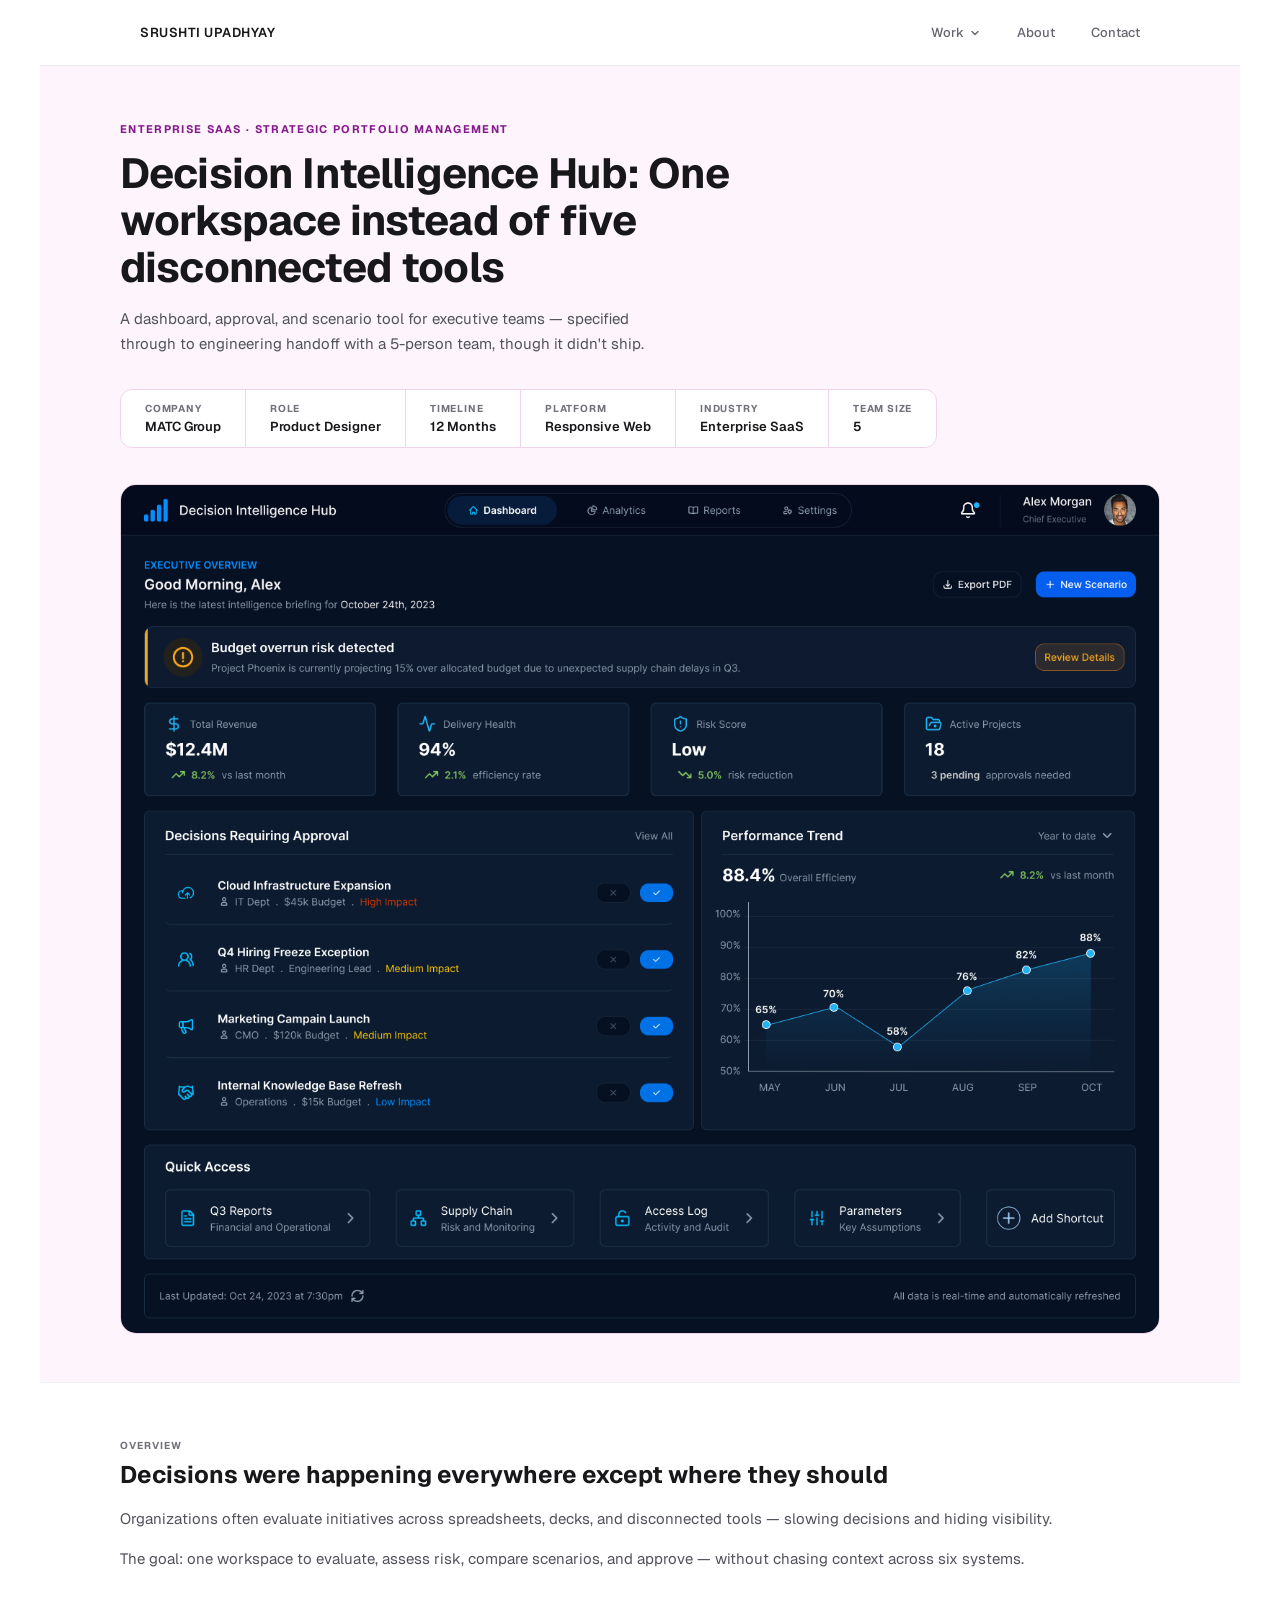
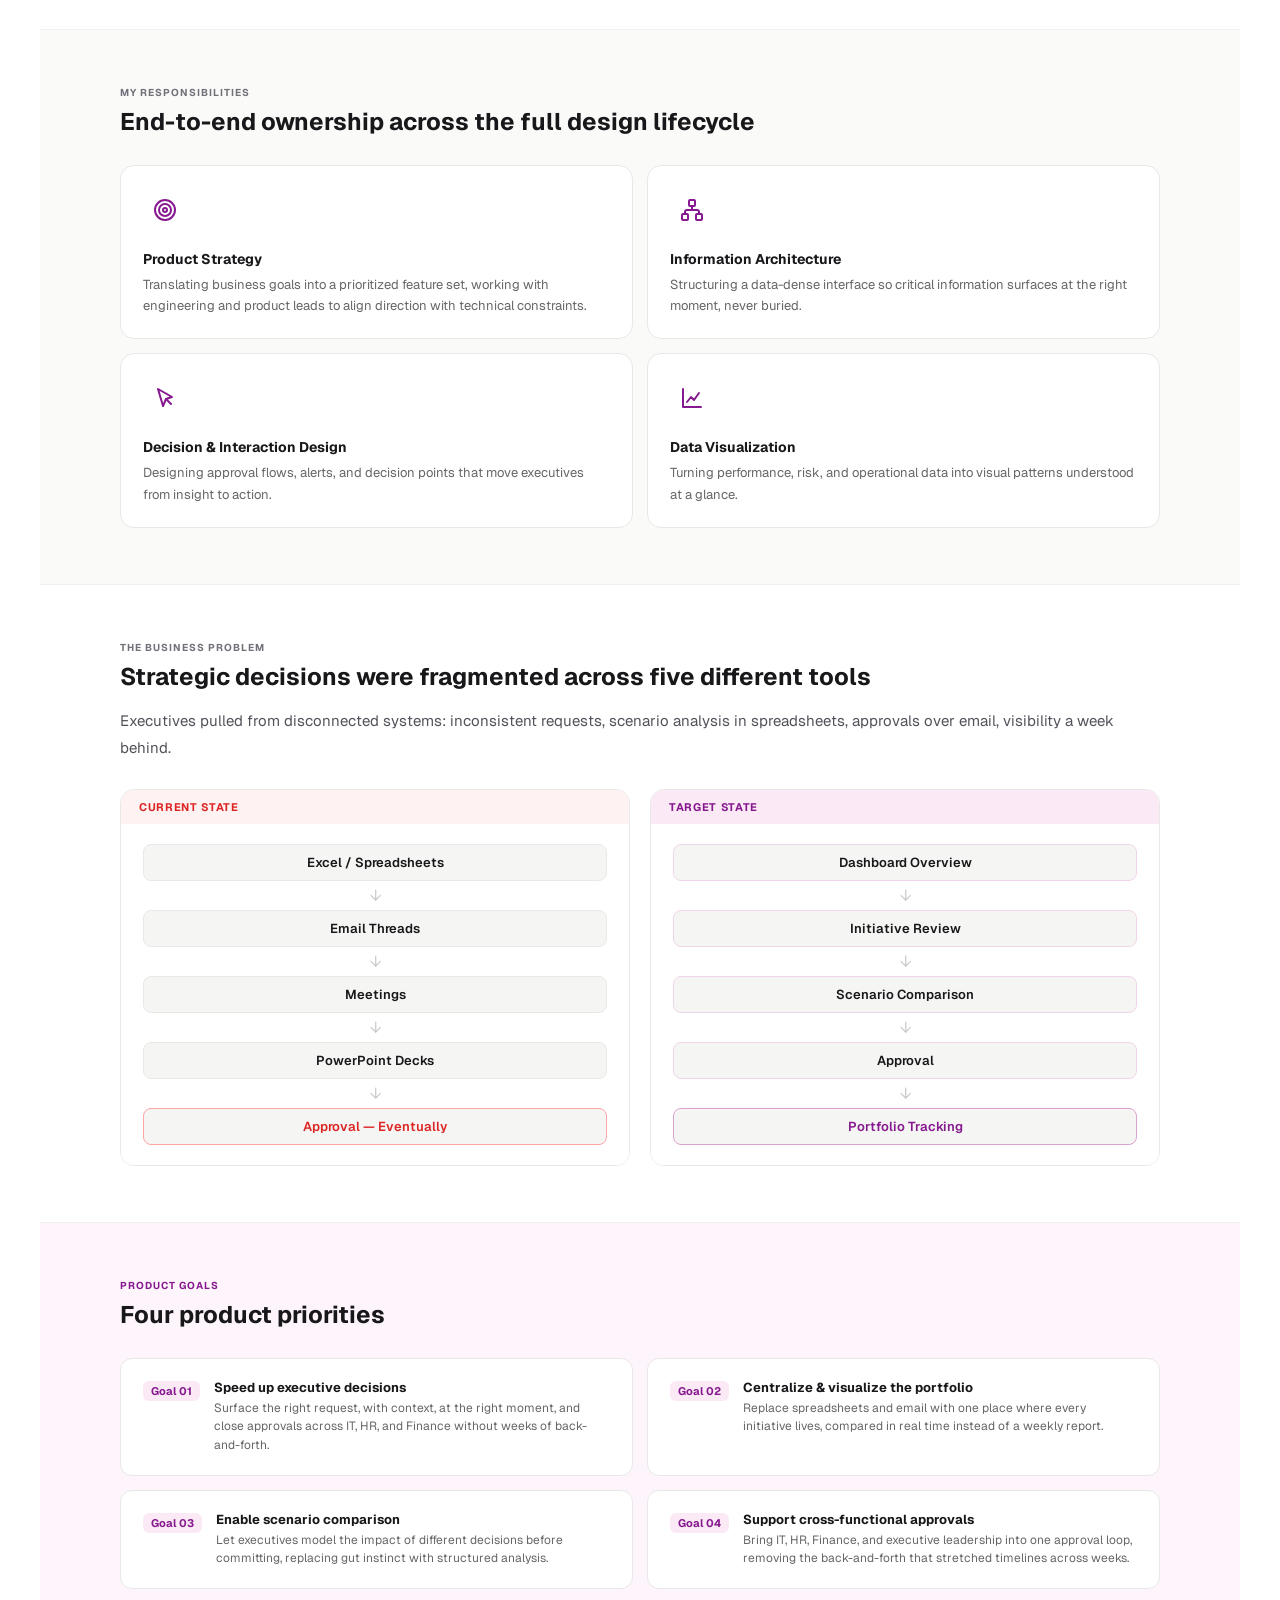
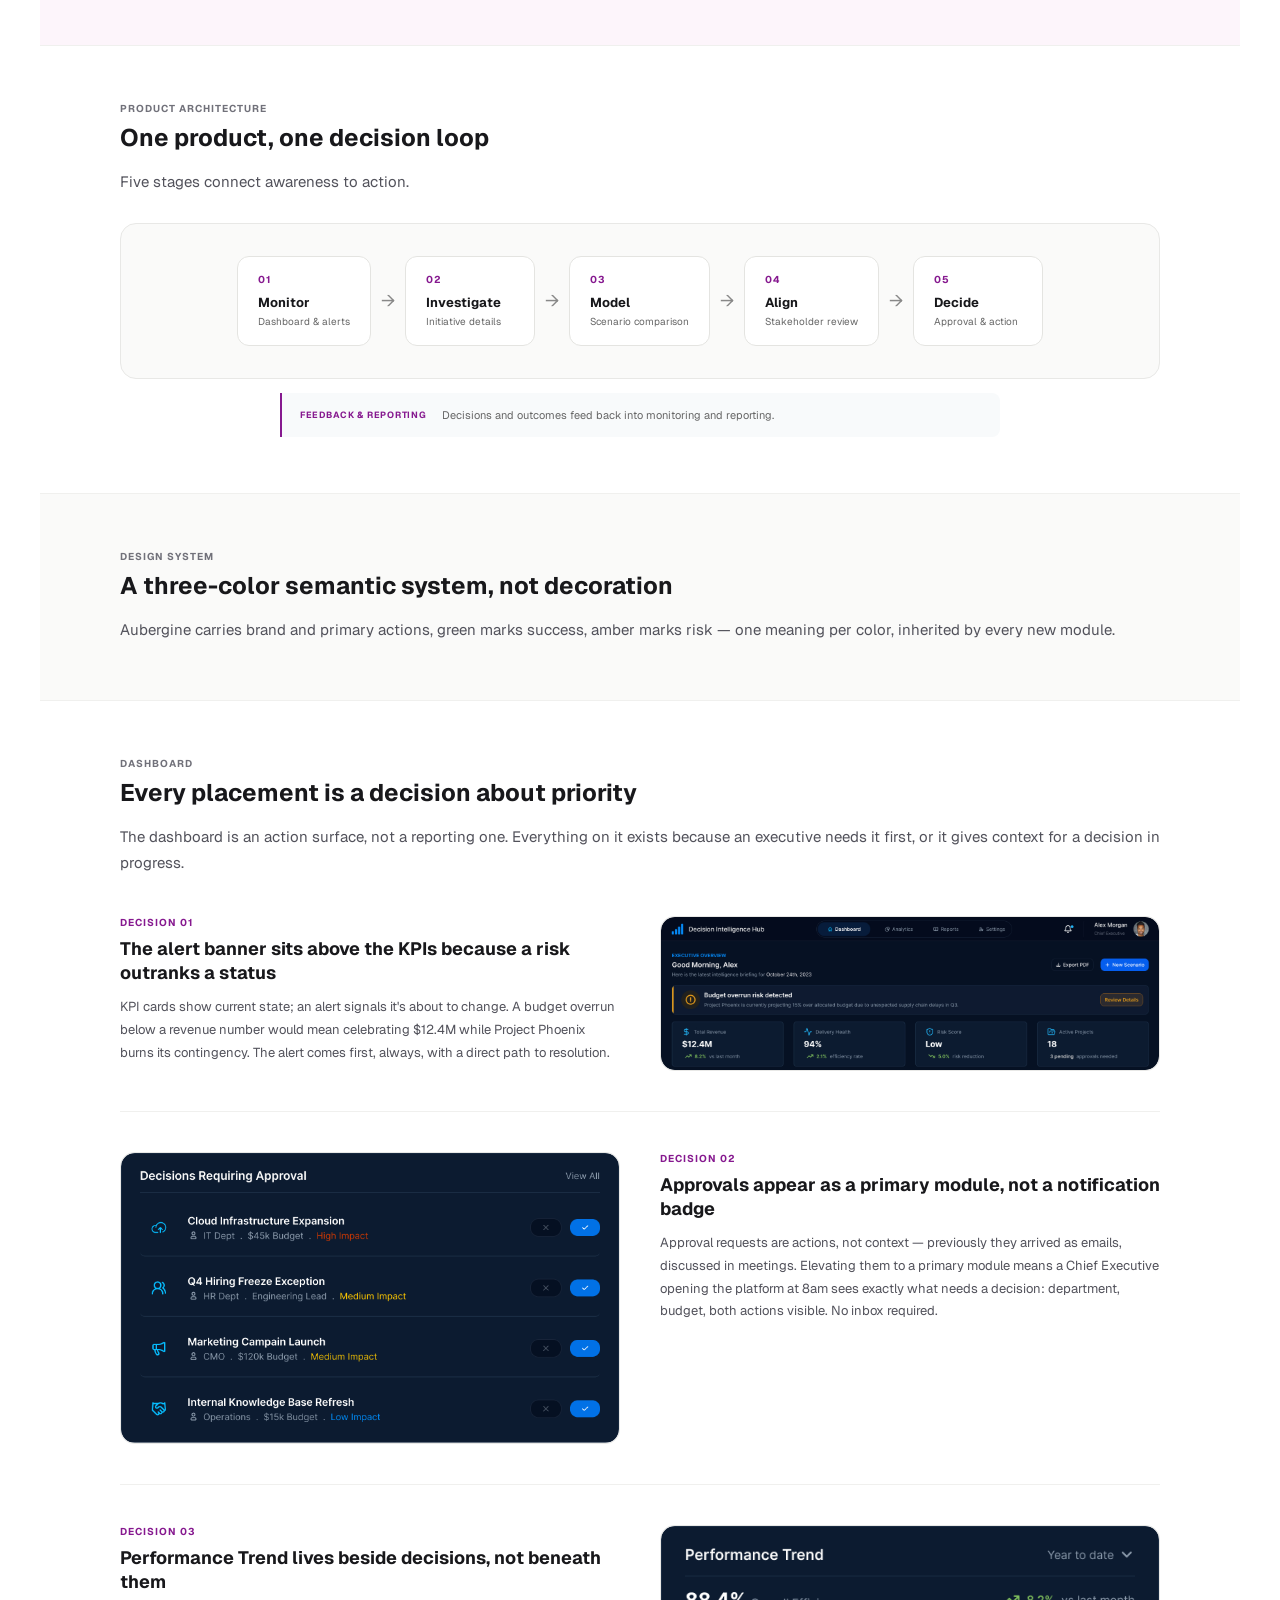
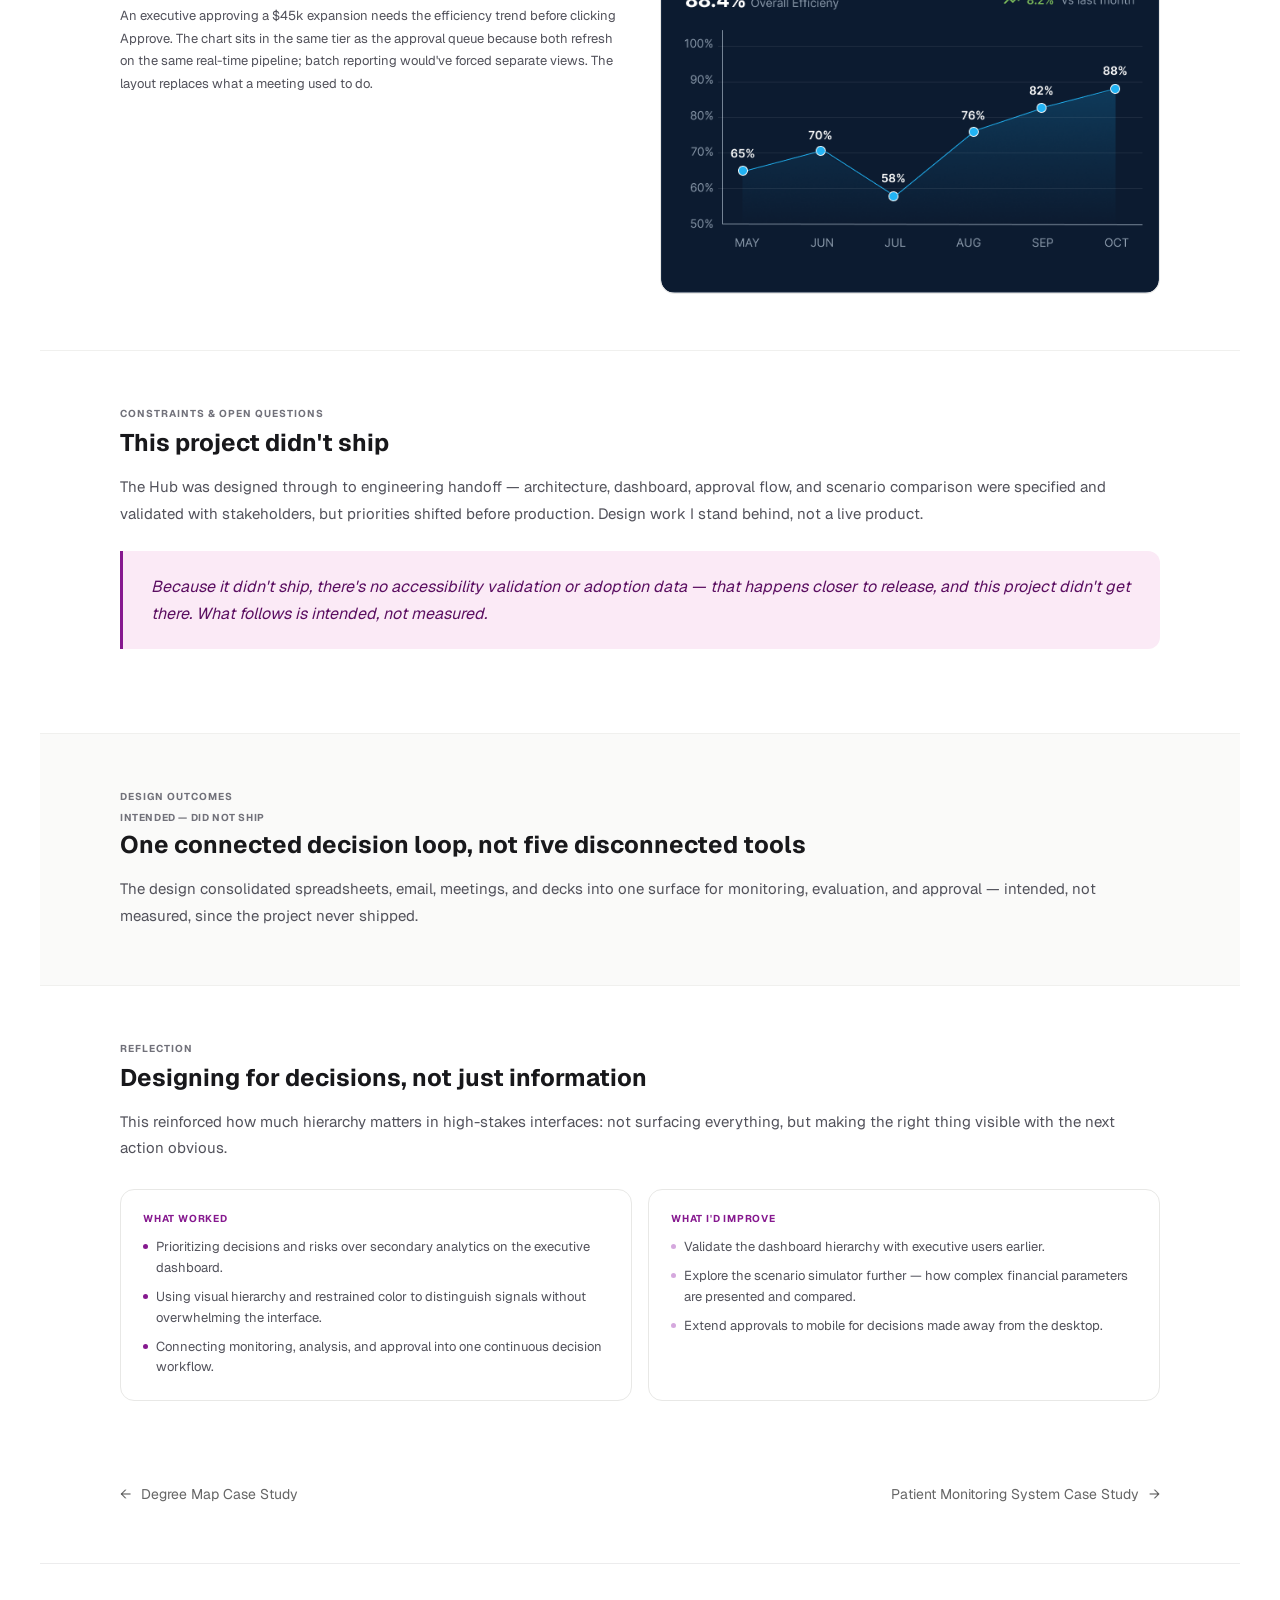
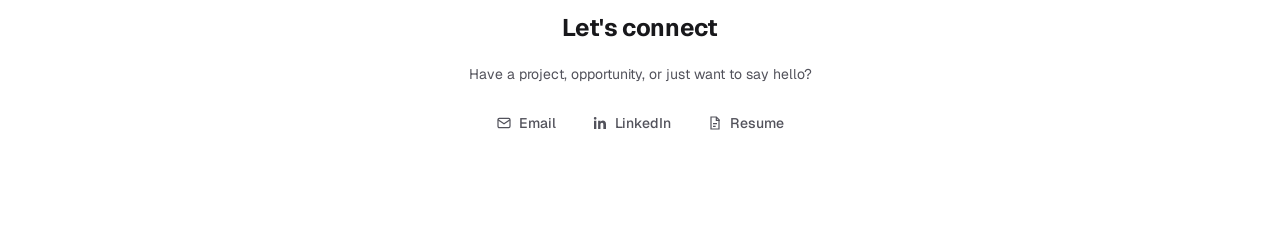
==== commit f864a998: "Update decision-hub.html" ====
--- a/decision-hub.html
+++ b/decision-hub.html
@@ -74,7 +74,7 @@
       <div class="nav-name"><a href="index.html">SRUSHTI UPADHYAY</a></div>
       <div class="nav-links">
         <div class="nav-dropdown">
-          <a class="nav-link" href="index.html#work" aria-haspopup="true">
+          <a class="nav-link" aria-haspopup="true">
             Work
             <svg class="nav-chevron" viewBox="0 0 12 12" fill="none" aria-hidden="true">
               <path d="M3 4.5L6 7.5L9 4.5" stroke="currentColor" stroke-width="1.4" stroke-linecap="round" stroke-linejoin="round"/>
--- a/portfolio-common.css
+++ b/portfolio-common.css
@@ -32,10 +32,8 @@
     *, *::before, *::after { animation-duration: 0.01ms !important; transition-duration: 0.01ms !important }
   }
 
-  @import url('https://fonts.googleapis.com/css2?family=Plus+Jakarta+Sans:wght@400;500;600;700&display=swap');
-  
   .page {
-    font-family: 'Plus Jakarta Sans', system-ui, sans-serif;
+    font-family: 'Geist', system-ui, sans-serif;
     background: #fff;
     color: #0a0a0a;
     max-width: 1200px;
@@ -1265,8 +1263,6 @@
 .arch-feedback-text,
 .footer-link { color: #666; }
 
-.workflow-header.before { color: #b91c1c; }
-
 /* Home page */
 body.home .page {
   max-width: 1160px;
@@ -1445,6 +1441,8 @@
 .case-decision .arch-feedback { border-left-color: var(--plum); }
 .case-decision .impact-number { color: var(--plum); }
 .case-decision .r-dot { background: var(--plum); }
+.case-decision .r-dot.improve { background: #d5a8de; }
+.case-decision .sec-purple { background: #fdf5fb; }
 .case-decision .next-project a:hover { color: var(--plum); }
 
 /* Degree Map theme */
@@ -1454,6 +1452,7 @@
 .case-degree .feat-eye,
 .case-degree .reflection-label { color: var(--violet); }
 .case-degree .skill-icon { color: var(--violet); }
+.case-degree .r-dot.improve { background: #c4b1f5; }
 
 /* Patient Monitoring theme */
 :root { --teal: #0f766e; }
@@ -1481,6 +1480,8 @@
 }
 .case-patient .impact-number { color: var(--teal); }
 .case-patient .r-dot { background: var(--teal); }
+.case-patient .r-dot.improve { background: #7fc4bd; }
+.case-patient .sec-purple { background:#f0f9f8; }
 .case-patient .next-project a:hover { color: var(--teal); }
 .case-patient .acc-icon { background: var(--teal); }
 .case-patient .status-row { display: flex; gap: 12px; flex-wrap: wrap; margin: 24px 0; }
